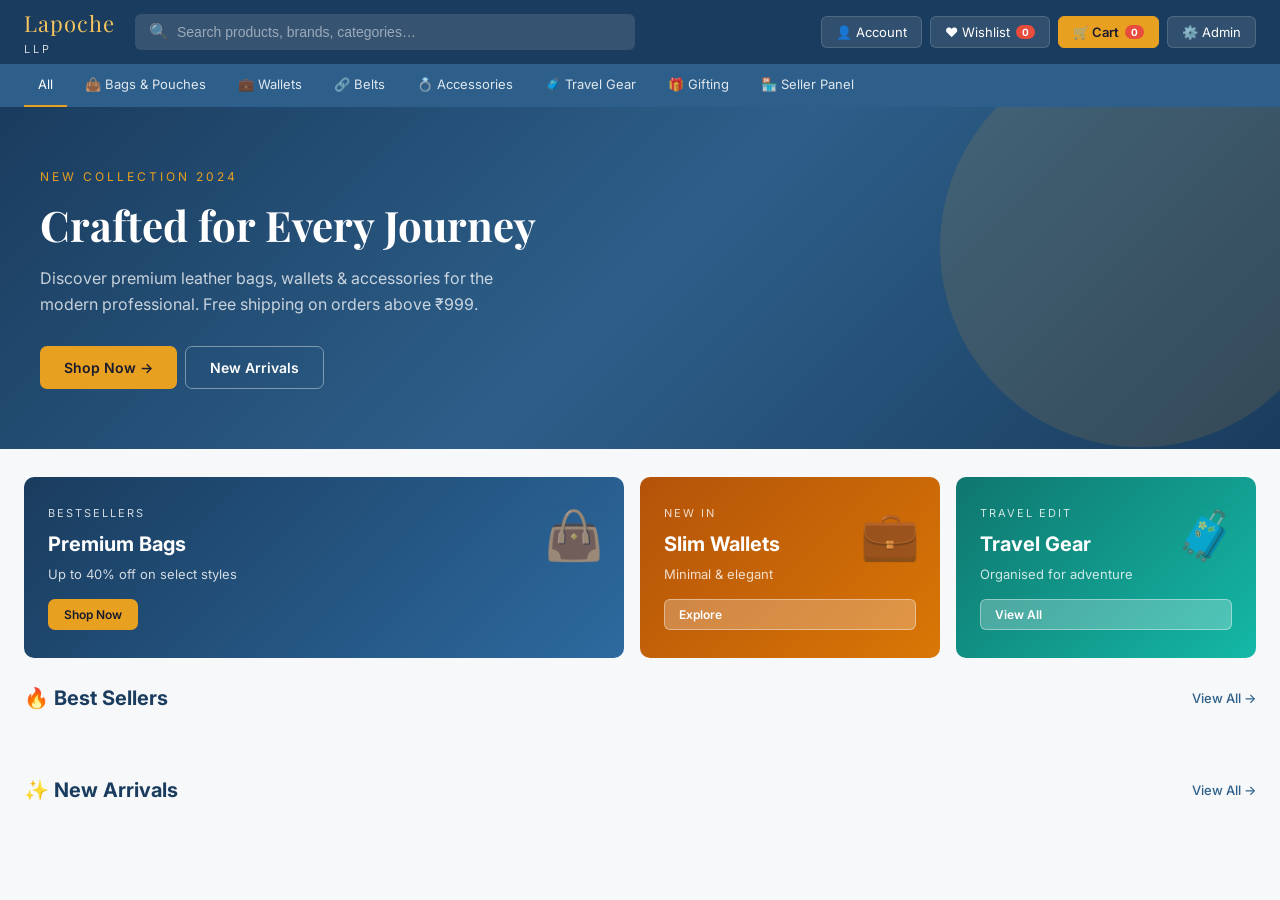
==== index.html @ 6a08f0a6 "Create index.html" ====
<!DOCTYPE html>
<html lang="en">
<head>
  <meta charset="UTF-8">
  <meta name="viewport" content="width=device-width, initial-scale=1.0">
  <title>Lapoche LLP — Premium Fashion & Lifestyle</title>
  <link rel="stylesheet" href="styles.css">
  <link rel="preconnect" href="https://fonts.googleapis.com">
  <link href="https://fonts.googleapis.com/css2?family=Inter:wght@300;400;500;600;700&family=Playfair+Display:wght@700&display=swap" rel="stylesheet">
</head>
<body>

<!-- ===== TOP NAVIGATION ===== -->
<nav class="topnav">
  <div class="logo">Lapoche <span>LLP</span></div>

  <div class="search-bar">
    <span class="icon">🔍</span>
    <input type="text" placeholder="Search products, brands, categories…" id="searchInput">
  </div>

  <div class="nav-actions">
    <button class="nav-btn" onclick="showPage('account')">👤 Account</button>
    <button class="nav-btn" onclick="showPage('wishlist')">❤️ Wishlist <span class="cart-badge" id="wishBadge">0</span></button>
    <button class="nav-btn accent" onclick="showPage('cart')">🛒 Cart <span class="cart-badge" id="cartBadge">0</span></button>
    <button class="nav-btn" onclick="showPage('admin-dashboard')">⚙️ Admin</button>
  </div>
</nav>

<!-- ===== CATEGORY NAV ===== -->
<nav class="catnav" id="catnav">
  <a href="#" onclick="showShop('all')" class="active">All</a>
  <a href="#" onclick="showShop('bags')">👜 Bags & Pouches</a>
  <a href="#" onclick="showShop('wallets')">💼 Wallets</a>
  <a href="#" onclick="showShop('belts')">🔗 Belts</a>
  <a href="#" onclick="showShop('accessories')">💍 Accessories</a>
  <a href="#" onclick="showShop('travel')">🧳 Travel Gear</a>
  <a href="#" onclick="showShop('gifting')">🎁 Gifting</a>
  <a href="#" onclick="showPage('admin-dashboard')">🏪 Seller Panel</a>
</nav>

<!-- ============================== HOME PAGE ============================== -->
<div class="page active" id="page-home">

  <!-- Hero Banner -->
  <div class="hero">
    <div class="hero-content">
      <div class="hero-tag">New Collection 2024</div>
      <h1>Crafted for Every Journey</h1>
      <p>Discover premium leather bags, wallets & accessories for the modern professional. Free shipping on orders above ₹999.</p>
      <div class="flex gap-2">
        <button class="btn btn-accent" onclick="showPage('shop')">Shop Now →</button>
        <button class="btn btn-outline" onclick="showShop('new')">New Arrivals</button>
      </div>
    </div>
  </div>

  <div class="main-wrapper">

    <!-- Promo Banners -->
    <div class="promo-grid mb-3">
      <div class="promo-card promo-blue" onclick="showShop('bags')">
        <span class="emoji">👜</span>
        <div class="promo-tag">Bestsellers</div>
        <div class="promo-title">Premium Bags</div>
        <div class="promo-sub">Up to 40% off on select styles</div>
        <button class="btn btn-accent" style="width:fit-content; font-size:12px; padding:8px 16px;">Shop Now</button>
      </div>
      <div class="promo-card promo-amber" onclick="showShop('wallets')">
        <span class="emoji">💼</span>
        <div class="promo-tag">New In</div>
        <div class="promo-title">Slim Wallets</div>
        <div class="promo-sub">Minimal & elegant</div>
        <button class="btn" style="background:rgba(255,255,255,0.25);color:white;font-size:12px;padding:7px 14px;border:1px solid rgba(255,255,255,0.4);border-radius:6px;font-weight:600;">Explore</button>
      </div>
      <div class="promo-card promo-teal" onclick="showShop('travel')">
        <span class="emoji">🧳</span>
        <div class="promo-tag">Travel Edit</div>
        <div class="promo-title">Travel Gear</div>
        <div class="promo-sub">Organised for adventure</div>
        <button class="btn" style="background:rgba(255,255,255,0.25);color:white;font-size:12px;padding:7px 14px;border:1px solid rgba(255,255,255,0.4);border-radius:6px;font-weight:600;">View All</button>
      </div>
    </div>

    <!-- Featured Products -->
    <div class="section-header">
      <div class="section-title">🔥 Best Sellers</div>
      <a class="section-link" href="#" onclick="showPage('shop')">View All →</a>
    </div>
    <div class="product-grid" id="featuredProducts"></div>

    <!-- New Arrivals -->
    <div class="section-header">
      <div class="section-title">✨ New Arrivals</div>
      <a class="section-link" href="#" onclick="showPage('shop')">View All →</a>
    </div>
    <div class="product-grid" id="newProducts"></div>

  </div>
</div>

<!-- ============================== SHOP PAGE ============================== -->
<div class="page" id="page-shop">
  <div class="main-wrapper">
    <div class="breadcrumb">
      <a href="#" onclick="showPage('home')">Home</a><span>/</span><span>Shop</span>
    </div>
    <div class="shop-layout">

      <!-- Filters -->
      <aside class="filter-sidebar">
        <div class="filter-card">
          <div class="filter-title">Category</div>
          <div class="filter-item"><input type="checkbox" checked> All Products <span class="count">48</span></div>
          <div class="filter-item"><input type="checkbox"> Bags & Pouches <span class="count">18</span></div>
          <div class="filter-item"><input type="checkbox"> Wallets <span class="count">12</span></div>
          <div class="filter-item"><input type="checkbox"> Belts <span class="count">8</span></div>
          <div class="filter-item"><input type="checkbox"> Accessories <span class="count">6</span></div>
          <div class="filter-item"><input type="checkbox"> Travel Gear <span class="count">4</span></div>
        </div>
        <div class="filter-card">
          <div class="filter-title">Price Range</div>
          <input type="range" min="0" max="10000" value="10000" style="width:100%;" oninput="document.getElementById('priceVal').textContent='₹'+this.value">
          <div style="display:flex;justify-content:space-between;font-size:12px;color:var(--text-muted);margin-top:6px;">
            <span>₹0</span><span id="priceVal">₹10,000</span>
          </div>
        </div>
        <div class="filter-card">
          <div class="filter-title">Colour</div>
          <div class="color-swatches">
            <div class="swatch active" style="background:#1a1a2e;" title="Black"></div>
            <div class="swatch" style="background:#8B4513;" title="Brown"></div>
            <div class="swatch" style="background:#D2691E;" title="Tan"></div>
            <div class="swatch" style="background:#2c3e50;" title="Navy"></div>
            <div class="swatch" style="background:#c0392b;" title="Red"></div>
            <div class="swatch" style="background:#f39c12;" title="Mustard"></div>
            <div class="swatch" style="background:#95a5a6;" title="Grey"></div>
            <div class="swatch" style="background:#ffffff;border:1px solid #ddd;" title="White"></div>
          </div>
        </div>
        <div class="filter-card">
          <div class="filter-title">Size</div>
          <div class="filter-item"><input type="checkbox"> Small (S)</div>
          <div class="filter-item"><input type="checkbox"> Medium (M)</div>
          <div class="filter-item"><input type="checkbox"> Large (L)</div>
          <div class="filter-item"><input type="checkbox"> Extra Large (XL)</div>
          <div class="filter-item"><input type="checkbox"> One Size</div>
        </div>
        <div class="filter-card">
          <div class="filter-title">Rating</div>
          <div class="filter-item"><input type="checkbox"> ⭐⭐⭐⭐⭐ & above</div>
          <div class="filter-item"><input type="checkbox"> ⭐⭐⭐⭐ & above</div>
          <div class="filter-item"><input type="checkbox"> ⭐⭐⭐ & above</div>
        </div>
        <div class="filter-card">
          <div class="filter-title">Discount</div>
          <div class="filter-item"><input type="checkbox"> 10% and above</div>
          <div class="filter-item"><input type="checkbox"> 20% and above</div>
          <div class="filter-item"><input type="checkbox"> 30% and above</div>
          <div class="filter-item"><input type="checkbox"> 40% and above</div>
        </div>
        <button class="btn btn-primary w-full" style="margin-top:4px;">Apply Filters</button>
      </aside>

      <!-- Products -->
      <div class="shop-products">
        <div style="display:flex;align-items:center;justify-content:space-between;margin-bottom:16px;">
          <div style="font-size:14px;color:var(--text-muted);">Showing <strong>48 products</strong></div>
          <div style="display:flex;align-items:center;gap:8px;">
            <label style="font-size:13px;color:var(--text-muted);">Sort:</label>
            <select style="padding:7px 12px;border:1px solid var(--border);border-radius:6px;font-size:13px;">
              <option>Relevance</option>
              <option>Price: Low to High</option>
              <option>Price: High to Low</option>
              <option>Newest First</option>
              <option>Highest Rated</option>
              <option>Discount</option>
            </select>
          </div>
        </div>
        <div class="product-grid" id="shopProducts"></div>
        <div class="pagination">
          <button class="page-btn active">1</button>
          <button class="page-btn">2</button>
          <button class="page-btn">3</button>
          <button class="page-btn">→</button>
        </div>
      </div>
    </div>
  </div>
</div>

<!-- ============================== PRODUCT DETAIL ============================== -->
<div class="page" id="page-product">
  <div class="main-wrapper">
    <div class="breadcrumb">
      <a href="#" onclick="showPage('home')">Home</a><span>/</span>
      <a href="#" onclick="showPage('shop')">Shop</a><span>/</span>
      <span id="pdBreadcrumb">Product</span>
    </div>
    <div class="product-detail">
      <!-- Gallery -->
      <div class="product-gallery">
        <div class="main-img" id="pdImg">👜</div>
        <div class="thumb-row">
          <div class="thumb active">👜</div>
          <div class="thumb">📷</div>
          <div class="thumb">🔍</div>
          <div class="thumb">📐</div>
        </div>
      </div>
      <!-- Info -->
      <div>
        <div style="font-size:12px;color:var(--text-muted);text-transform:uppercase;letter-spacing:1.5px;margin-bottom:6px;" id="pdBrand">Lapoche LLP</div>
        <h1 style="font-size:26px;font-weight:700;margin-bottom:8px;" id="pdName">Premium Leather Tote Bag</h1>

        <div class="product-rating" style="margin-bottom:12px;">
          <span class="stars">★★★★☆</span>
          <span style="font-size:14px;font-weight:600;" id="pdRating">4.2</span>
          <span class="rating-count">(1,248 ratings · 392 reviews)</span>
        </div>

        <div style="background:#e6f7ec;border:1px solid #a7f3d0;border-radius:8px;padding:10px 14px;font-size:13px;color:#065f46;margin-bottom:16px;display:flex;gap:8px;align-items:center;">
          ✅ In Stock — Usually ships in 2-3 business days
        </div>

        <div class="product-price" style="margin-bottom:20px;">
          <span class="price-current" id="pdPrice" style="font-size:28px;">₹2,499</span>
          <span class="price-original" id="pdOriginal">₹3,999</span>
          <span class="price-discount" style="font-size:15px;">38% off</span>
        </div>

        <!-- Colour -->
        <div class="product-spec-section">
          <div class="spec-title">Colour</div>
          <div class="color-swatches">
            <div class="swatch active" style="background:#1a1a2e;" title="Black"></div>
            <div class="swatch" style="background:#8B4513;" title="Brown"></div>
            <div class="swatch" style="background:#D2691E;" title="Tan"></div>
            <div class="swatch" style="background:#2c3e50;" title="Navy"></div>
            <div class="swatch" style="background:#c0392b;" title="Red"></div>
          </div>
        </div>

        <!-- Size -->
        <div class="product-spec-section">
          <div class="spec-title" style="display:flex;align-items:center;gap:10px;">Size <span style="font-size:13px;font-weight:400;color:var(--primary-light);cursor:pointer;">Size Guide →</span></div>
          <div class="size-picker">
            <button class="size-btn">S</button>
            <button class="size-btn active">M</button>
            <button class="size-btn">L</button>
            <button class="size-btn">XL</button>
            <button class="size-btn disabled">XXL</button>
          </div>
        </div>

        <!-- Quantity -->
        <div style="display:flex;align-items:center;gap:16px;margin-bottom:20px;">
          <div class="spec-title" style="margin:0;">Qty:</div>
          <div class="qty-ctrl">
            <button onclick="this.nextElementSibling.textContent = Math.max(1, parseInt(this.nextElementSibling.textContent)-1)">−</button>
            <span>1</span>
            <button onclick="this.previousElementSibling.textContent = parseInt(this.previousElementSibling.textContent)+1">+</button>
          </div>
        </div>

        <div class="flex gap-2 mb-3">
          <button class="btn btn-primary" style="flex:1;justify-content:center;font-size:15px;padding:14px;" onclick="addToCart(); showToast('🛒 Added to cart!')">🛒 Add to Cart</button>
          <button class="btn btn-accent" style="flex:1;justify-content:center;font-size:15px;padding:14px;" onclick="showPage('checkout')">⚡ Buy Now</button>
        </div>

        <!-- Highlights -->
        <div style="background:var(--bg);border-radius:8px;padding:16px;margin-bottom:20px;">
          <div style="font-size:14px;font-weight:700;margin-bottom:10px;">Product Highlights</div>
          <div style="display:grid;grid-template-columns:1fr 1fr;gap:8px;font-size:13px;">
            <div>✓ Genuine Full-Grain Leather</div>
            <div>✓ YKK Premium Zipper</div>
            <div>✓ Anti-scratch Lining</div>
            <div>✓ Detachable Strap</div>
            <div>✓ Water-resistant</div>
            <div>✓ 2-year Warranty</div>
          </div>
        </div>

        <!-- Specs Table -->
        <div class="product-spec-section">
          <div class="spec-title">Specifications</div>
          <table class="spec-table" id="pdSpecs">
            <tr><td>Material</td><td>Full-grain genuine leather</td></tr>
            <tr><td>Dimensions</td><td>35 × 12 × 28 cm</td></tr>
            <tr><td>Weight</td><td>650g</td></tr>
            <tr><td>Capacity</td><td>~18 litres</td></tr>
            <tr><td>Pockets</td><td>3 exterior, 4 interior</td></tr>
            <tr><td>Laptop Sleeve</td><td>Up to 15.6"</td></tr>
            <tr><td>Strap</td><td>Adjustable 90–140 cm</td></tr>
            <tr><td>Closure</td><td>Magnetic snap + YKK zip</td></tr>
            <tr><td>Colour</td><td>Black, Brown, Tan, Navy</td></tr>
            <tr><td>SKU</td><td>LP-TT-BLK-M-001</td></tr>
            <tr><td>Country of Origin</td><td>India</td></tr>
          </table>
        </div>

        <!-- Delivery -->
        <div style="margin-top:16px;padding:14px;border:1px solid var(--border);border-radius:8px;">
          <div style="font-size:14px;font-weight:700;margin-bottom:10px;">Delivery & Returns</div>
          <div style="font-size:13px;display:grid;gap:6px;color:var(--text-muted);">
            <div>🚚 <strong>Free delivery</strong> on orders above ₹999</div>
            <div>⚡ <strong>Express delivery</strong> available in select cities</div>
            <div>↩️ <strong>10-day easy returns</strong> — no questions asked</div>
            <div>🔒 <strong>100% secure</strong> payment · COD available</div>
          </div>
        </div>
      </div>
    </div>
  </div>
</div>

<!-- ============================== CART PAGE ============================== -->
<div class="page" id="page-cart">
  <div class="main-wrapper">
    <div class="breadcrumb">
      <a href="#" onclick="showPage('home')">Home</a><span>/</span><span>Cart</span>
    </div>
    <h2 style="margin-bottom:20px;">Your Cart (<span id="cartCount">0</span> items)</h2>
    <div class="cart-layout">
      <div id="cartItems">
        <!-- populated by JS -->
      </div>
      <div>
        <div class="order-summary">
          <div style="font-size:16px;font-weight:700;margin-bottom:16px;">Order Summary</div>
          <div class="summary-row"><span>Subtotal</span><span id="cartSubtotal">₹0</span></div>
          <div class="summary-row"><span>Discount</span><span style="color:var(--success);" id="cartDiscount">- ₹0</span></div>
          <div class="summary-row"><span>Delivery Charges</span><span id="cartDelivery">₹49</span></div>
          <div class="summary-row"><span>GST (18%)</span><span id="cartGst">₹0</span></div>
          <div class="summary-row summary-total"><span>Total</span><span id="cartTotal">₹0</span></div>
          <button class="btn btn-accent w-full" style="margin-top:16px;justify-content:center;font-size:15px;padding:14px;" onclick="showPage('checkout')">Proceed to Checkout →</button>
          <button class="btn btn-outline w-full" style="margin-top:8px;justify-content:center;font-size:14px;border-color:var(--border);color:var(--text);" onclick="showPage('shop')">Continue Shopping</button>

          <div style="margin-top:16px;padding:12px;background:var(--bg);border-radius:8px;">
            <div style="font-size:13px;font-weight:600;margin-bottom:8px;">Apply Coupon</div>
            <div style="display:flex;gap:8px;">
              <input type="text" placeholder="Enter coupon code" style="flex:1;padding:8px 12px;border:1px solid var(--border);border-radius:6px;font-size:13px;">
              <button class="btn btn-primary" style="padding:8px 16px;font-size:13px;">Apply</button>
            </div>
            <div style="font-size:12px;color:var(--text-muted);margin-top:6px;">Try: LAPOCHE10, FIRST20, SAVE30</div>
          </div>
        </div>

        <div style="margin-top:16px;padding:14px;border:1px solid var(--border);background:var(--bg-card);border-radius:var(--radius);">
          <div style="font-size:13px;font-weight:700;margin-bottom:8px;">Safe & Secure Payments</div>
          <div style="display:flex;gap:8px;flex-wrap:wrap;">
            <span style="background:#f1f5f9;padding:4px 10px;border-radius:4px;font-size:12px;">Visa</span>
            <span style="background:#f1f5f9;padding:4px 10px;border-radius:4px;font-size:12px;">Mastercard</span>
            <span style="background:#f1f5f9;padding:4px 10px;border-radius:4px;font-size:12px;">UPI</span>
            <span style="background:#f1f5f9;padding:4px 10px;border-radius:4px;font-size:12px;">Net Banking</span>
            <span style="background:#f1f5f9;padding:4px 10px;border-radius:4px;font-size:12px;">EMI</span>
            <span style="background:#f1f5f9;padding:4px 10px;border-radius:4px;font-size:12px;">COD</span>
          </div>
        </div>
      </div>
    </div>
  </div>
</div>

<!-- ============================== CHECKOUT ============================== -->
<div class="page" id="page-checkout">
  <div class="main-wrapper">
    <div class="breadcrumb">
      <a href="#" onclick="showPage('home')">Home</a><span>/</span>
      <a href="#" onclick="showPage('cart')">Cart</a><span>/</span><span>Checkout</span>
    </div>
    <div class="checkout-layout">
      <div>
        <!-- Step 1: Address -->
        <div class="checkout-step">
          <div class="step-header">
            <div class="step-num done">1</div>
            <div class="step-title">Delivery Address</div>
          </div>
          <div class="form-grid">
            <div class="form-group"><label>Full Name *</label><input type="text" placeholder="Enter full name" value="Rahul Sharma"></div>
            <div class="form-group"><label>Mobile Number *</label><input type="text" placeholder="+91 XXXXX XXXXX" value="+91 98765 43210"></div>
            <div class="form-group"><label>Email Address</label><input type="email" placeholder="email@example.com" value="rahul@example.com"></div>
            <div class="form-group"><label>Pincode *</label><input type="text" placeholder="560001" value="560001"></div>
            <div class="form-group full"><label>Address Line 1 *</label><input type="text" placeholder="House / Flat No., Street Name" value="42, MG Road, Koramangala"></div>
            <div class="form-group full"><label>Address Line 2</label><input type="text" placeholder="Area, Landmark"></div>
            <div class="form-group"><label>City *</label><input type="text" value="Bangalore"></div>
            <div class="form-group"><label>State *</label>
              <select>
                <option>Karnataka</option><option>Maharashtra</option><option>Tamil Nadu</option>
                <option>Delhi</option><option>Gujarat</option><option>Rajasthan</option>
              </select>
            </div>
            <div class="form-group"><label>Address Type</label>
              <select><option>Home</option><option>Work</option><option>Other</option></select>
            </div>
          </div>
        </div>

        <!-- Step 2: Payment -->
        <div class="checkout-step">
          <div class="step-header">
            <div class="step-num">2</div>
            <div class="step-title">Payment Method</div>
          </div>
          <div style="display:grid;gap:10px;">
            <label style="display:flex;align-items:center;gap:12px;padding:14px;border:1.5px solid var(--primary);border-radius:8px;cursor:pointer;background:#f0f4ff;">
              <input type="radio" name="payment" checked> <span style="font-weight:600;">💳 Credit / Debit Card</span>
            </label>
            <label style="display:flex;align-items:center;gap:12px;padding:14px;border:1px solid var(--border);border-radius:8px;cursor:pointer;">
              <input type="radio" name="payment"> <span>📱 UPI (GPay, PhonePe, Paytm)</span>
            </label>
            <label style="display:flex;align-items:center;gap:12px;padding:14px;border:1px solid var(--border);border-radius:8px;cursor:pointer;">
              <input type="radio" name="payment"> <span>🏦 Net Banking</span>
            </label>
            <label style="display:flex;align-items:center;gap:12px;padding:14px;border:1px solid var(--border);border-radius:8px;cursor:pointer;">
              <input type="radio" name="payment"> <span>💰 Cash on Delivery (COD)</span>
            </label>
            <label style="display:flex;align-items:center;gap:12px;padding:14px;border:1px solid var(--border);border-radius:8px;cursor:pointer;">
              <input type="radio" name="payment"> <span>📋 EMI (0% EMI available)</span>
            </label>
          </div>
          <div style="margin-top:16px;">
            <div class="form-grid">
              <div class="form-group"><label>Card Number</label><input type="text" placeholder="XXXX XXXX XXXX XXXX"></div>
              <div class="form-group"><label>Name on Card</label><input type="text" placeholder="As on card"></div>
              <div class="form-group"><label>Expiry (MM/YY)</label><input type="text" placeholder="MM / YY"></div>
              <div class="form-group"><label>CVV</label><input type="password" placeholder="XXX" style="max-width:120px;"></div>
            </div>
          </div>
        </div>

        <button class="btn btn-accent" style="font-size:16px;padding:16px 40px;width:100%;justify-content:center;"
          onclick="showToast('✅ Order placed successfully! Order #LP2024-8821');showPage('orders');">
          🔒 Place Order Securely
        </button>
      </div>

      <!-- Right Summary -->
      <div>
        <div class="order-summary">
          <div style="font-size:15px;font-weight:700;margin-bottom:14px;">Order Summary</div>
          <div id="checkoutItems" style="margin-bottom:12px;"></div>
          <hr style="border:none;border-top:1px solid var(--border);margin:12px 0;">
          <div class="summary-row"><span>Subtotal</span><span id="coSubtotal">₹2,499</span></div>
          <div class="summary-row"><span>Discount (LAPOCHE10)</span><span style="color:var(--success);">- ₹250</span></div>
          <div class="summary-row"><span>Delivery</span><span>Free</span></div>
          <div class="summary-row"><span>GST (18%)</span><span>₹400</span></div>
          <div class="summary-row summary-total"><span>Total Payable</span><span>₹2,649</span></div>
          <div style="margin-top:12px;padding:10px;background:#e6f7ec;border-radius:7px;font-size:12px;color:var(--success);font-weight:600;">
            💸 You save ₹1,750 on this order!
          </div>
        </div>
      </div>
    </div>
  </div>
</div>

<!-- ============================== ACCOUNT PAGE ============================== -->
<div class="page" id="page-account">
  <div class="main-wrapper">
    <div class="account-grid">
      <aside>
        <div style="background:var(--primary);color:white;border-radius:var(--radius);padding:20px;margin-bottom:12px;text-align:center;">
          <div style="width:60px;height:60px;border-radius:50%;background:var(--accent);display:flex;align-items:center;justify-content:center;font-size:24px;margin:0 auto 10px;">RS</div>
          <div style="font-weight:700;font-size:15px;">Rahul Sharma</div>
          <div style="font-size:12px;opacity:0.75;">rahul@example.com</div>
          <div style="margin-top:10px;font-size:11px;background:rgba(255,255,255,0.15);padding:4px 12px;border-radius:20px;display:inline-block;">Gold Member ⭐</div>
        </div>
        <div class="account-menu">
          <a href="#" class="active" onclick="showAccountTab('orders')">📦 My Orders</a>
          <a href="#" onclick="showAccountTab('profile')">👤 Profile</a>
          <a href="#" onclick="showAccountTab('address')">📍 Addresses</a>
          <a href="#" onclick="showPage('wishlist')">❤️ Wishlist</a>
          <a href="#" onclick="showAccountTab('wallet')">💰 Wallet & Rewards</a>
          <a href="#" onclick="showAccountTab('reviews')">⭐ My Reviews</a>
          <div class="divider"></div>
          <a href="#" onclick="showAccountTab('notifications')">🔔 Notifications</a>
          <a href="#" onclick="showAccountTab('help')">❓ Help & Support</a>
          <div class="divider"></div>
          <a href="#" style="color:#e74c3c;">🚪 Log Out</a>
        </div>
      </aside>
      <div id="accountContent">
        <!-- My Orders Tab -->
        <div id="tab-orders">
          <div class="flex" style="align-items:center;margin-bottom:20px;">
            <h2 style="font-size:20px;">My Orders</h2>
            <input type="text" placeholder="Search orders…" style="margin-left:auto;padding:8px 14px;border:1px solid var(--border);border-radius:6px;font-size:13px;width:220px;">
          </div>
          <table class="data-table">
            <thead><tr>
              <th>Order ID</th><th>Date</th><th>Items</th><th>Total</th><th>Status</th><th>Action</th>
            </tr></thead>
            <tbody>
              <tr><td><strong>#LP2024-8820</strong></td><td>12 Jun 2024</td><td>Leather Tote Bag ×1</td><td>₹2,499</td><td><span class="status-pill status-delivered">Delivered</span></td><td><a href="#" style="color:var(--primary-light);font-size:13px;" onclick="showPage('orders')">Track</a></td></tr>
              <tr><td><strong>#LP2024-7741</strong></td><td>01 Jun 2024</td><td>Slim Wallet ×2</td><td>₹1,198</td><td><span class="status-pill status-shipped">Shipped</span></td><td><a href="#" style="color:var(--primary-light);font-size:13px;" onclick="showPage('orders')">Track</a></td></tr>
              <tr><td><strong>#LP2024-6632</strong></td><td>20 May 2024</td><td>Belt + Pouch Set</td><td>₹3,249</td><td><span class="status-pill status-delivered">Delivered</span></td><td><a href="#" style="color:var(--primary-light);font-size:13px;">Reorder</a></td></tr>
              <tr><td><strong>#LP2024-5521</strong></td><td>05 May 2024</td><td>Travel Duffel Bag</td><td>₹4,999</td><td><span class="status-pill status-cancelled">Cancelled</span></td><td><a href="#" style="color:var(--primary-light);font-size:13px;">Reorder</a></td></tr>
              <tr><td><strong>#LP2024-4410</strong></td><td>18 Apr 2024</td><td>Card Holder ×3</td><td>₹897</td><td><span class="status-pill status-delivered">Delivered</span></td><td><a href="#" style="color:var(--primary-light);font-size:13px;">Review</a></td></tr>
            </tbody>
          </table>
        </div>
      </div>
    </div>
  </div>
</div>

<!-- ============================== ORDER TRACKING ============================== -->
<div class="page" id="page-orders">
  <div class="main-wrapper">
    <div class="breadcrumb">
      <a href="#" onclick="showPage('account')">My Account</a><span>/</span><span>Order Tracking</span>
    </div>
    <div style="display:grid;grid-template-columns:1fr 340px;gap:24px;">
      <div>
        <div class="form-card mb-2">
          <div style="display:flex;align-items:center;justify-content:space-between;margin-bottom:16px;">
            <div>
              <div style="font-size:18px;font-weight:700;">Order #LP2024-7741</div>
              <div style="font-size:13px;color:var(--text-muted);">Placed on 01 June 2024 · 2 items · ₹1,198</div>
            </div>
            <span class="status-pill status-shipped" style="font-size:12px;padding:6px 14px;">Shipped</span>
          </div>

          <!-- Timeline -->
          <div style="position:relative;padding-left:28px;">
            <div style="position:absolute;left:10px;top:0;bottom:0;width:2px;background:var(--border);z-index:0;"></div>

            <div class="track-step done" style="position:relative;margin-bottom:28px;">
              <div style="position:absolute;left:-24px;top:2px;width:18px;height:18px;border-radius:50%;background:var(--success);border:3px solid white;box-shadow:0 0 0 2px var(--success);z-index:1;display:flex;align-items:center;justify-content:center;font-size:9px;color:white;">✓</div>
              <div style="font-weight:700;font-size:14px;">Order Confirmed</div>
              <div style="font-size:12px;color:var(--text-muted);">01 Jun 2024, 11:30 AM</div>
              <div style="font-size:13px;margin-top:4px;">Your order has been confirmed and is being prepared.</div>
            </div>

            <div class="track-step done" style="position:relative;margin-bottom:28px;">
              <div style="position:absolute;left:-24px;top:2px;width:18px;height:18px;border-radius:50%;background:var(--success);border:3px solid white;box-shadow:0 0 0 2px var(--success);z-index:1;display:flex;align-items:center;justify-content:center;font-size:9px;color:white;">✓</div>
              <div style="font-weight:700;font-size:14px;">Picked Up</div>
              <div style="font-size:12px;color:var(--text-muted);">02 Jun 2024, 09:15 AM</div>
              <div style="font-size:13px;margin-top:4px;">Package picked up from Lapoche warehouse, Bangalore.</div>
            </div>

            <div class="track-step done" style="position:relative;margin-bottom:28px;">
              <div style="position:absolute;left:-24px;top:2px;width:18px;height:18px;border-radius:50%;background:var(--success);border:3px solid white;box-shadow:0 0 0 2px var(--success);z-index:1;display:flex;align-items:center;justify-content:center;font-size:9px;color:white;">✓</div>
              <div style="font-weight:700;font-size:14px;">In Transit</div>
              <div style="font-size:12px;color:var(--text-muted);">03 Jun 2024, 06:40 PM</div>
              <div style="font-size:13px;margin-top:4px;">Package in transit — Chennai Hub. AWB: BL8892014123</div>
            </div>

            <div class="track-step active" style="position:relative;margin-bottom:28px;">
              <div style="position:absolute;left:-24px;top:2px;width:18px;height:18px;border-radius:50%;background:var(--accent);border:3px solid white;box-shadow:0 0 0 2px var(--accent);z-index:1;"></div>
              <div style="font-weight:700;font-size:14px;color:var(--primary);">Out for Delivery</div>
              <div style="font-size:12px;color:var(--text-muted);">Today — Expected by 7 PM</div>
              <div style="font-size:13px;margin-top:4px;">Your package is with the delivery agent. Track live →</div>
            </div>

            <div style="position:relative;opacity:0.4;">
              <div style="position:absolute;left:-24px;top:2px;width:18px;height:18px;border-radius:50%;background:var(--border);border:3px solid white;z-index:1;"></div>
              <div style="font-weight:700;font-size:14px;">Delivered</div>
              <div style="font-size:12px;color:var(--text-muted);">Expected: 05 Jun 2024</div>
            </div>
          </div>
        </div>
      </div>

      <div>
        <div class="form-card mb-2">
          <div style="font-weight:700;margin-bottom:12px;">Items in Order</div>
          <div style="display:flex;gap:12px;margin-bottom:12px;">
            <div style="width:60px;height:60px;background:#f1f5f9;border-radius:7px;display:flex;align-items:center;justify-content:center;font-size:24px;flex-shrink:0;">💼</div>
            <div><div style="font-size:14px;font-weight:600;">Classic Slim Wallet</div><div style="font-size:12px;color:var(--text-muted);">Black · Qty: 2</div><div style="font-size:14px;font-weight:700;color:var(--primary);">₹1,198</div></div>
          </div>
          <button class="btn btn-primary w-full" style="justify-content:center;font-size:13px;padding:10px;">Download Invoice 📄</button>
        </div>

        <div class="form-card">
          <div style="font-weight:700;margin-bottom:12px;">Delivery Address</div>
          <div style="font-size:14px;line-height:1.7;color:var(--text-muted);">
            <strong style="color:var(--text);">Rahul Sharma</strong><br>
            42, MG Road, Koramangala<br>Bangalore — 560001, Karnataka<br>
            📞 +91 98765 43210
          </div>
        </div>
      </div>
    </div>
  </div>
</div>

<!-- ============================== WISHLIST ============================== -->
<div class="page" id="page-wishlist">
  <div class="main-wrapper">
    <h2 style="margin-bottom:20px;">❤️ My Wishlist (<span id="wishlistCount">0</span> items)</h2>
    <div class="product-grid" id="wishlistProducts"></div>
    <div id="wishlistEmpty" style="text-align:center;padding:60px;display:none;">
      <div style="font-size:48px;margin-bottom:16px;">❤️</div>
      <h3 style="margin-bottom:8px;">Your wishlist is empty</h3>
      <p style="color:var(--text-muted);margin-bottom:20px;">Save items you love for later</p>
      <button class="btn btn-primary" onclick="showPage('shop')">Browse Products</button>
    </div>
  </div>
</div>

<!-- ============================== ADMIN DASHBOARD ============================== -->
<div class="page" id="page-admin-dashboard">
  <div class="admin-layout">
    <aside class="admin-sidebar">
      <div style="padding:16px 20px;border-bottom:1px solid rgba(255,255,255,0.1);">
        <div style="font-size:15px;font-weight:700;color:var(--accent);">Lapoche Admin</div>
        <div style="font-size:12px;color:rgba(255,255,255,0.5);">Operations Panel</div>
      </div>
      <div class="sidebar-section">Main</div>
      <a href="#" class="active" onclick="showAdmin('dashboard')">📊 Dashboard</a>
      <a href="#" onclick="showAdmin('products')">📦 Products</a>
      <a href="#" onclick="showAdmin('orders')">🛒 Orders</a>
      <a href="#" onclick="showAdmin('customers')">👥 Customers</a>
      <div class="sidebar-section">Operations</div>
      <a href="#" onclick="showAdmin('inventory')">🏭 Inventory</a>
      <a href="#" onclick="showAdmin('shipping')">🚚 Shipping</a>
      <a href="#" onclick="showAdmin('returns')">↩️ Returns</a>
      <div class="sidebar-section">Finance</div>
      <a href="#" onclick="showAdmin('accounting')">📒 Accounts</a>
      <a href="#" onclick="showAdmin('gst')">🧾 GST & Tax</a>
      <a href="#" onclick="showAdmin('payouts')">💸 Payouts</a>
      <div class="sidebar-section">Marketing</div>
      <a href="#" onclick="showAdmin('coupons')">🎟️ Coupons</a>
      <a href="#" onclick="showAdmin('banners')">🖼️ Banners</a>
      <div class="sidebar-section">Settings</div>
      <a href="#" onclick="showAdmin('settings')">⚙️ Settings</a>
      <a href="#" onclick="showPage('home')">🏪 View Store</a>
    </aside>

    <div class="admin-content" id="adminContent">
      <!-- Dashboard loaded by JS -->
    </div>
  </div>
</div>

<!-- ===== TOAST NOTIFICATION ===== -->
<div class="toast" id="toast">✅ Done!</div>

<!-- ===== MODAL ===== -->
<div class="modal-overlay" id="modalOverlay">
  <div class="modal">
    <div class="modal-header">
      <strong id="modalTitle">Add Product</strong>
      <button class="btn-close" onclick="closeModal()">×</button>
    </div>
    <div class="modal-body" id="modalBody"></div>
    <div class="modal-footer">
      <button class="btn btn-outline" style="border-color:var(--border);color:var(--text);" onclick="closeModal()">Cancel</button>
      <button class="btn btn-primary" onclick="showToast('✅ Saved successfully!');closeModal()">Save</button>
    </div>
  </div>
</div>

<script src="app.js"></script>
</body>
</html>
---- styles.css ----
/* ===== LAPOCHE LLP — GLOBAL STYLES ===== */
@import url('https://fonts.googleapis.com/css2?family=Inter:wght@300;400;500;600;700&family=Playfair+Display:wght@700&display=swap');

*, *::before, *::after { box-sizing: border-box; margin: 0; padding: 0; }

:root {
  --primary: #1a3c5e;
  --primary-light: #2d5f8a;
  --accent: #e8a020;
  --accent-light: #f5c45e;
  --success: #1e7d4b;
  --danger: #c0392b;
  --warning: #d68910;
  --bg: #f7f8fa;
  --bg-card: #ffffff;
  --text: #1a1a2e;
  --text-muted: #64748b;
  --border: #e2e8f0;
  --radius: 10px;
  --shadow: 0 2px 12px rgba(0,0,0,0.08);
  --shadow-hover: 0 8px 30px rgba(0,0,0,0.14);
  --font: 'Inter', sans-serif;
  --font-display: 'Playfair Display', serif;
  --sidebar-width: 240px;
  --header-height: 64px;
}

body { font-family: var(--font); background: var(--bg); color: var(--text); font-size: 15px; line-height: 1.6; }

a { text-decoration: none; color: inherit; }
img { max-width: 100%; }
button { cursor: pointer; font-family: var(--font); }

/* ===== SCROLLBAR ===== */
::-webkit-scrollbar { width: 6px; }
::-webkit-scrollbar-track { background: var(--bg); }
::-webkit-scrollbar-thumb { background: #cbd5e1; border-radius: 3px; }

/* ===== PAGE SECTIONS ===== */
.page { display: none; }
.page.active { display: block; }

/* ===== TOP NAVIGATION ===== */
.topnav {
  background: var(--primary);
  color: white;
  height: var(--header-height);
  display: flex;
  align-items: center;
  padding: 0 24px;
  gap: 20px;
  position: sticky;
  top: 0;
  z-index: 100;
}

.topnav .logo {
  font-family: var(--font-display);
  font-size: 22px;
  letter-spacing: 1px;
  color: var(--accent-light);
  flex-shrink: 0;
}

.topnav .logo span { color: white; font-size: 11px; display: block; font-family: var(--font); letter-spacing: 3px; font-weight: 300; }

.topnav .search-bar {
  flex: 1;
  max-width: 500px;
  display: flex;
  align-items: center;
  background: rgba(255,255,255,0.12);
  border-radius: 6px;
  padding: 0 14px;
  gap: 8px;
}

.topnav .search-bar input {
  background: none;
  border: none;
  outline: none;
  color: white;
  font-size: 14px;
  width: 100%;
  padding: 10px 0;
}

.topnav .search-bar input::placeholder { color: rgba(255,255,255,0.5); }
.topnav .search-bar .icon { font-size: 16px; color: rgba(255,255,255,0.6); }

.topnav .nav-actions { margin-left: auto; display: flex; align-items: center; gap: 8px; }

.topnav .nav-btn {
  background: rgba(255,255,255,0.1);
  border: 1px solid rgba(255,255,255,0.15);
  color: white;
  padding: 7px 14px;
  border-radius: 6px;
  font-size: 13px;
  display: flex;
  align-items: center;
  gap: 6px;
  transition: background 0.2s;
}

.topnav .nav-btn:hover { background: rgba(255,255,255,0.2); }
.topnav .nav-btn.accent { background: var(--accent); border-color: var(--accent); color: #1a1a2e; font-weight: 600; }
.topnav .nav-btn.accent:hover { background: var(--accent-light); }

.cart-badge {
  background: #e74c3c;
  color: white;
  font-size: 10px;
  font-weight: 700;
  padding: 1px 6px;
  border-radius: 10px;
  min-width: 18px;
  text-align: center;
}

/* ===== CATEGORY NAV ===== */
.catnav {
  background: var(--primary-light);
  display: flex;
  align-items: center;
  padding: 0 24px;
  gap: 4px;
  overflow-x: auto;
}

.catnav a {
  color: rgba(255,255,255,0.85);
  font-size: 13px;
  padding: 10px 14px;
  white-space: nowrap;
  transition: color 0.2s;
  border-bottom: 2px solid transparent;
}

.catnav a:hover, .catnav a.active { color: white; border-bottom-color: var(--accent); }

/* ===== HERO BANNER ===== */
.hero {
  background: linear-gradient(135deg, #1a3c5e 0%, #2d5f8a 50%, #1a3c5e 100%);
  color: white;
  padding: 60px 40px;
  display: flex;
  align-items: center;
  gap: 40px;
  position: relative;
  overflow: hidden;
}

.hero::before {
  content: '';
  position: absolute;
  right: -60px; top: -60px;
  width: 400px; height: 400px;
  background: rgba(232,160,32,0.12);
  border-radius: 50%;
}

.hero-content { max-width: 500px; position: relative; z-index: 1; }
.hero-tag { font-size: 12px; letter-spacing: 3px; text-transform: uppercase; color: var(--accent); margin-bottom: 14px; }
.hero h1 { font-family: var(--font-display); font-size: 42px; line-height: 1.2; margin-bottom: 16px; }
.hero p { color: rgba(255,255,255,0.75); margin-bottom: 28px; font-size: 16px; }

.btn { display: inline-flex; align-items: center; gap: 8px; padding: 12px 24px; border-radius: 7px; font-size: 14px; font-weight: 600; transition: all 0.2s; border: none; }
.btn-accent { background: var(--accent); color: #1a1a2e; }
.btn-accent:hover { background: var(--accent-light); transform: translateY(-1px); }
.btn-outline { background: transparent; border: 1.5px solid rgba(255,255,255,0.4); color: white; }
.btn-outline:hover { background: rgba(255,255,255,0.1); }
.btn-primary { background: var(--primary); color: white; }
.btn-primary:hover { background: var(--primary-light); }

/* ===== MAIN LAYOUT ===== */
.main-wrapper { max-width: 1280px; margin: 0 auto; padding: 28px 24px; }

/* ===== SECTION HEADERS ===== */
.section-header { display: flex; align-items: center; justify-content: space-between; margin-bottom: 20px; }
.section-title { font-size: 20px; font-weight: 700; color: var(--primary); }
.section-link { font-size: 13px; color: var(--primary-light); font-weight: 500; }

/* ===== PRODUCT GRID ===== */
.product-grid {
  display: grid;
  grid-template-columns: repeat(auto-fill, minmax(220px, 1fr));
  gap: 20px;
  margin-bottom: 40px;
}

.product-card {
  background: var(--bg-card);
  border-radius: var(--radius);
  overflow: hidden;
  border: 1px solid var(--border);
  transition: all 0.25s;
  cursor: pointer;
  position: relative;
}

.product-card:hover { box-shadow: var(--shadow-hover); transform: translateY(-3px); }

.product-card .badge {
  position: absolute;
  top: 12px; left: 12px;
  font-size: 10px;
  font-weight: 700;
  padding: 3px 8px;
  border-radius: 4px;
  text-transform: uppercase;
  letter-spacing: 0.5px;
}

.badge-sale { background: #e74c3c; color: white; }
.badge-new { background: var(--success); color: white; }
.badge-hot { background: var(--accent); color: #1a1a2e; }

.product-card .wish {
  position: absolute;
  top: 12px; right: 12px;
  background: white;
  border: 1px solid var(--border);
  width: 32px; height: 32px;
  border-radius: 50%;
  display: flex; align-items: center; justify-content: center;
  font-size: 16px;
  transition: all 0.2s;
}

.product-card .wish:hover { background: #fee; border-color: #e74c3c; color: #e74c3c; }
.product-card .wish.active { color: #e74c3c; background: #fee; border-color: #e74c3c; }

.product-img {
  width: 100%;
  aspect-ratio: 4/3;
  object-fit: cover;
  background: #f1f5f9;
  display: flex;
  align-items: center;
  justify-content: center;
  font-size: 48px;
}

.product-img-placeholder {
  width: 100%; aspect-ratio: 4/3;
  display: flex; align-items: center; justify-content: center;
  background: linear-gradient(135deg, #e8f0fe, #f0f4ff);
  font-size: 56px;
}

.product-info { padding: 14px 16px; }
.product-brand { font-size: 11px; color: var(--text-muted); text-transform: uppercase; letter-spacing: 1px; margin-bottom: 4px; }
.product-name { font-size: 14px; font-weight: 600; color: var(--text); margin-bottom: 6px; line-height: 1.3; }
.product-rating { display: flex; align-items: center; gap: 4px; margin-bottom: 8px; }
.stars { color: var(--accent); font-size: 12px; }
.rating-count { font-size: 12px; color: var(--text-muted); }
.product-price { display: flex; align-items: baseline; gap: 8px; margin-bottom: 10px; }
.price-current { font-size: 18px; font-weight: 700; color: var(--primary); }
.price-original { font-size: 13px; color: var(--text-muted); text-decoration: line-through; }
.price-discount { font-size: 12px; font-weight: 600; color: var(--success); }

.product-actions { display: flex; gap: 8px; }

.btn-cart {
  flex: 1; background: var(--primary); color: white;
  border: none; border-radius: 6px; padding: 9px;
  font-size: 13px; font-weight: 600;
  transition: background 0.2s;
  display: flex; align-items: center; justify-content: center; gap: 6px;
}

.btn-cart:hover { background: var(--primary-light); }
.btn-buy { background: var(--accent); color: #1a1a2e; border: none; border-radius: 6px; padding: 9px 14px; font-size: 13px; font-weight: 600; transition: all 0.2s; }
.btn-buy:hover { background: var(--accent-light); }

/* ===== FILTERS SIDEBAR ===== */
.shop-layout { display: flex; gap: 24px; }

.filter-sidebar {
  width: 230px;
  flex-shrink: 0;
}

.filter-card {
  background: var(--bg-card);
  border: 1px solid var(--border);
  border-radius: var(--radius);
  padding: 18px;
  margin-bottom: 16px;
}

.filter-title { font-size: 14px; font-weight: 700; color: var(--text); margin-bottom: 14px; display: flex; align-items: center; justify-content: space-between; }

.filter-item {
  display: flex; align-items: center; gap: 8px;
  padding: 6px 0;
  font-size: 14px;
  cursor: pointer;
}

.filter-item input[type="checkbox"] { accent-color: var(--primary); width: 15px; height: 15px; }
.filter-item .count { margin-left: auto; font-size: 12px; color: var(--text-muted); }

.color-swatches { display: flex; flex-wrap: wrap; gap: 8px; }
.swatch { width: 28px; height: 28px; border-radius: 50%; cursor: pointer; border: 2px solid transparent; transition: all 0.2s; }
.swatch:hover, .swatch.active { border-color: var(--primary); transform: scale(1.15); }

.price-range { display: flex; gap: 8px; align-items: center; margin-top: 8px; }
.price-range input { width: 85px; padding: 6px 10px; border: 1px solid var(--border); border-radius: 6px; font-size: 13px; }

.shop-products { flex: 1; }

/* ===== PRODUCT DETAIL PAGE ===== */
.product-detail { display: grid; grid-template-columns: 1fr 1fr; gap: 40px; padding: 28px 0; }
.product-gallery { position: sticky; top: 80px; }
.main-img { border-radius: var(--radius); border: 1px solid var(--border); width: 100%; aspect-ratio: 1; display: flex; align-items: center; justify-content: center; font-size: 80px; background: #f8fafc; margin-bottom: 12px; }
.thumb-row { display: flex; gap: 10px; }
.thumb { width: 70px; height: 70px; border-radius: 7px; border: 2px solid transparent; background: #f1f5f9; display: flex; align-items: center; justify-content: center; font-size: 24px; cursor: pointer; }
.thumb.active, .thumb:hover { border-color: var(--primary); }

.product-spec-section { margin-bottom: 24px; }
.spec-title { font-size: 16px; font-weight: 700; margin-bottom: 12px; }
.spec-table { width: 100%; border-collapse: collapse; }
.spec-table td { padding: 8px 0; font-size: 14px; border-bottom: 1px solid var(--border); }
.spec-table td:first-child { color: var(--text-muted); width: 140px; }

.size-picker { display: flex; flex-wrap: wrap; gap: 8px; margin-bottom: 16px; }
.size-btn { border: 1.5px solid var(--border); background: white; border-radius: 6px; padding: 7px 14px; font-size: 13px; font-weight: 500; cursor: pointer; transition: all 0.2s; }
.size-btn:hover, .size-btn.active { border-color: var(--primary); background: var(--primary); color: white; }
.size-btn.disabled { opacity: 0.4; cursor: not-allowed; text-decoration: line-through; }

/* ===== CART PAGE ===== */
.cart-layout { display: grid; grid-template-columns: 1fr 360px; gap: 24px; }
.cart-item { display: flex; gap: 16px; padding: 16px; background: var(--bg-card); border: 1px solid var(--border); border-radius: var(--radius); margin-bottom: 12px; }
.cart-item-img { width: 80px; height: 80px; border-radius: 7px; background: #f1f5f9; display: flex; align-items: center; justify-content: center; font-size: 32px; flex-shrink: 0; }
.cart-item-info { flex: 1; }
.qty-ctrl { display: flex; align-items: center; gap: 0; border: 1px solid var(--border); border-radius: 6px; overflow: hidden; width: fit-content; margin-top: 8px; }
.qty-ctrl button { border: none; background: var(--bg); width: 32px; height: 32px; font-size: 18px; transition: background 0.15s; }
.qty-ctrl button:hover { background: var(--border); }
.qty-ctrl span { width: 36px; text-align: center; font-size: 14px; font-weight: 600; }

.order-summary { background: var(--bg-card); border: 1px solid var(--border); border-radius: var(--radius); padding: 20px; position: sticky; top: 80px; height: fit-content; }
.summary-row { display: flex; justify-content: space-between; padding: 9px 0; font-size: 14px; border-bottom: 1px solid var(--border); }
.summary-row:last-child { border: none; }
.summary-total { font-size: 17px; font-weight: 700; }

/* ===== ADMIN / DASHBOARD ===== */
.admin-layout { display: flex; min-height: calc(100vh - var(--header-height)); }

.admin-sidebar {
  width: var(--sidebar-width);
  background: var(--primary);
  color: white;
  padding: 20px 0;
  flex-shrink: 0;
  position: sticky;
  top: var(--header-height);
  height: calc(100vh - var(--header-height));
  overflow-y: auto;
}

.admin-sidebar .sidebar-section {
  padding: 8px 20px;
  font-size: 10px;
  letter-spacing: 2px;
  text-transform: uppercase;
  color: rgba(255,255,255,0.4);
  margin-top: 16px;
}

.admin-sidebar a {
  display: flex;
  align-items: center;
  gap: 10px;
  padding: 10px 20px;
  font-size: 14px;
  color: rgba(255,255,255,0.75);
  transition: all 0.2s;
  border-left: 3px solid transparent;
}

.admin-sidebar a:hover, .admin-sidebar a.active {
  background: rgba(255,255,255,0.08);
  color: white;
  border-left-color: var(--accent);
}

.admin-content { flex: 1; padding: 28px; overflow: auto; }

.stats-row { display: grid; grid-template-columns: repeat(4, 1fr); gap: 16px; margin-bottom: 28px; }

.stat-card {
  background: var(--bg-card);
  border: 1px solid var(--border);
  border-radius: var(--radius);
  padding: 20px;
  position: relative;
  overflow: hidden;
}

.stat-card .stat-icon {
  width: 44px; height: 44px;
  border-radius: 10px;
  display: flex; align-items: center; justify-content: center;
  font-size: 22px;
  margin-bottom: 12px;
}

.stat-card .stat-value { font-size: 26px; font-weight: 700; color: var(--text); margin-bottom: 4px; }
.stat-card .stat-label { font-size: 13px; color: var(--text-muted); }
.stat-card .stat-trend { font-size: 12px; font-weight: 600; display: flex; align-items: center; gap: 3px; margin-top: 6px; }
.stat-trend.up { color: var(--success); }
.stat-trend.down { color: var(--danger); }

/* ===== TABLES ===== */
.data-table { width: 100%; border-collapse: collapse; background: var(--bg-card); border-radius: var(--radius); overflow: hidden; border: 1px solid var(--border); }
.data-table thead { background: #f8fafc; }
.data-table th { text-align: left; padding: 12px 16px; font-size: 12px; font-weight: 700; color: var(--text-muted); text-transform: uppercase; letter-spacing: 0.5px; border-bottom: 1px solid var(--border); }
.data-table td { padding: 13px 16px; font-size: 14px; border-bottom: 1px solid var(--border); }
.data-table tr:last-child td { border-bottom: none; }
.data-table tr:hover td { background: #f8fafc; }

.status-pill {
  display: inline-block;
  padding: 3px 10px;
  border-radius: 20px;
  font-size: 11px;
  font-weight: 700;
  text-transform: uppercase;
  letter-spacing: 0.5px;
}

.status-paid { background: #dcfce7; color: #166534; }
.status-pending { background: #fef3c7; color: #92400e; }
.status-shipped { background: #dbeafe; color: #1e40af; }
.status-delivered { background: #dcfce7; color: #166534; }
.status-cancelled { background: #fee2e2; color: #991b1b; }
.status-processing { background: #ede9fe; color: #5b21b6; }
.status-returned { background: #f3f4f6; color: #374151; }

/* ===== FORMS ===== */
.form-card { background: var(--bg-card); border: 1px solid var(--border); border-radius: var(--radius); padding: 28px; }
.form-grid { display: grid; grid-template-columns: 1fr 1fr; gap: 20px; }
.form-group { margin-bottom: 18px; }
.form-group label { display: block; font-size: 13px; font-weight: 600; margin-bottom: 6px; color: var(--text); }
.form-group input, .form-group select, .form-group textarea {
  width: 100%; padding: 10px 14px;
  border: 1.5px solid var(--border); border-radius: 7px;
  font-size: 14px; font-family: var(--font);
  transition: border-color 0.2s; background: var(--bg-card);
}
.form-group input:focus, .form-group select:focus, .form-group textarea:focus {
  outline: none; border-color: var(--primary-light);
  box-shadow: 0 0 0 3px rgba(45,95,138,0.1);
}
.form-group textarea { resize: vertical; min-height: 100px; }
.form-group.full { grid-column: 1 / -1; }

/* ===== BREADCRUMB ===== */
.breadcrumb { display: flex; align-items: center; gap: 8px; font-size: 13px; color: var(--text-muted); margin-bottom: 20px; }
.breadcrumb a { color: var(--primary-light); }
.breadcrumb span { color: var(--border); }

/* ===== TABS ===== */
.tabs { display: flex; gap: 2px; border-bottom: 2px solid var(--border); margin-bottom: 24px; }
.tab { padding: 10px 20px; font-size: 14px; font-weight: 500; color: var(--text-muted); border-bottom: 2px solid transparent; margin-bottom: -2px; cursor: pointer; transition: all 0.2s; }
.tab:hover { color: var(--primary); }
.tab.active { color: var(--primary); border-bottom-color: var(--primary); font-weight: 700; }

/* ===== NOTIFICATIONS ===== */
.toast {
  position: fixed;
  bottom: 24px; right: 24px;
  background: var(--primary);
  color: white;
  padding: 14px 20px;
  border-radius: var(--radius);
  font-size: 14px;
  font-weight: 500;
  box-shadow: 0 8px 30px rgba(0,0,0,0.25);
  display: flex; align-items: center; gap: 10px;
  z-index: 999;
  transform: translateY(100px);
  opacity: 0;
  transition: all 0.3s ease;
}

.toast.show { transform: translateY(0); opacity: 1; }

/* ===== BANNER CARDS ===== */
.promo-grid { display: grid; grid-template-columns: 2fr 1fr 1fr; gap: 16px; margin-bottom: 32px; }
.promo-card { border-radius: var(--radius); padding: 28px 24px; color: white; position: relative; overflow: hidden; min-height: 160px; display: flex; flex-direction: column; justify-content: flex-end; }
.promo-card .promo-tag { font-size: 11px; letter-spacing: 2px; text-transform: uppercase; opacity: 0.8; margin-bottom: 6px; }
.promo-card .promo-title { font-size: 20px; font-weight: 700; margin-bottom: 4px; }
.promo-card .promo-sub { font-size: 13px; opacity: 0.8; margin-bottom: 14px; }

.promo-blue { background: linear-gradient(135deg, #1a3c5e, #2d6a9f); }
.promo-amber { background: linear-gradient(135deg, #b45309, #d97706); }
.promo-teal { background: linear-gradient(135deg, #0f766e, #14b8a6); }
.promo-card .emoji { position: absolute; right: 20px; top: 20px; font-size: 48px; opacity: 0.6; }

/* ===== ACCOUNT / ORDERS ===== */
.account-grid { display: grid; grid-template-columns: 240px 1fr; gap: 24px; }
.account-menu { background: var(--bg-card); border: 1px solid var(--border); border-radius: var(--radius); padding: 8px; height: fit-content; }
.account-menu a { display: flex; align-items: center; gap: 10px; padding: 10px 14px; border-radius: 7px; font-size: 14px; color: var(--text); transition: all 0.2s; }
.account-menu a:hover, .account-menu a.active { background: var(--primary); color: white; }
.account-menu .divider { border-top: 1px solid var(--border); margin: 6px 0; }

/* ===== CHECKOUT ===== */
.checkout-layout { display: grid; grid-template-columns: 1fr 380px; gap: 28px; }
.checkout-step { background: var(--bg-card); border: 1px solid var(--border); border-radius: var(--radius); padding: 24px; margin-bottom: 16px; }
.step-header { display: flex; align-items: center; gap: 12px; margin-bottom: 20px; }
.step-num { width: 32px; height: 32px; border-radius: 50%; background: var(--primary); color: white; display: flex; align-items: center; justify-content: center; font-weight: 700; font-size: 14px; flex-shrink: 0; }
.step-num.done { background: var(--success); }
.step-title { font-size: 16px; font-weight: 700; }

/* ===== PAGINATION ===== */
.pagination { display: flex; align-items: center; gap: 6px; justify-content: center; padding: 24px 0; }
.page-btn { width: 36px; height: 36px; border-radius: 7px; border: 1px solid var(--border); background: var(--bg-card); font-size: 14px; display: flex; align-items: center; justify-content: center; cursor: pointer; transition: all 0.2s; }
.page-btn:hover, .page-btn.active { background: var(--primary); color: white; border-color: var(--primary); }

/* ===== MODAL ===== */
.modal-overlay {
  position: fixed; inset: 0;
  background: rgba(0,0,0,0.55);
  z-index: 200;
  display: flex; align-items: center; justify-content: center;
  opacity: 0; pointer-events: none; transition: opacity 0.25s;
}
.modal-overlay.open { opacity: 1; pointer-events: all; }
.modal { background: var(--bg-card); border-radius: 14px; width: 560px; max-width: 95vw; max-height: 90vh; overflow-y: auto; }
.modal-header { padding: 22px 24px 16px; border-bottom: 1px solid var(--border); display: flex; align-items: center; justify-content: space-between; }
.modal-body { padding: 24px; }
.modal-footer { padding: 16px 24px; border-top: 1px solid var(--border); display: flex; gap: 10px; justify-content: flex-end; }
.btn-close { background: none; border: none; font-size: 22px; color: var(--text-muted); line-height: 1; }

/* ===== ALERT ===== */
.alert { border-radius: 8px; padding: 12px 16px; font-size: 14px; display: flex; align-items: center; gap: 10px; margin-bottom: 16px; }
.alert-success { background: #dcfce7; color: #166534; border: 1px solid #bbf7d0; }
.alert-warning { background: #fef3c7; color: #92400e; border: 1px solid #fde68a; }
.alert-danger { background: #fee2e2; color: #991b1b; border: 1px solid #fecaca; }
.alert-info { background: #dbeafe; color: #1e40af; border: 1px solid #bfdbfe; }

/* ===== CHART PLACEHOLDER ===== */
.chart-box { background: var(--bg-card); border: 1px solid var(--border); border-radius: var(--radius); padding: 20px; }
.chart-title { font-size: 15px; font-weight: 700; margin-bottom: 4px; }
.chart-sub { font-size: 13px; color: var(--text-muted); margin-bottom: 16px; }
.mini-bar { display: flex; align-items: flex-end; gap: 8px; height: 100px; }
.bar-item { display: flex; flex-direction: column; align-items: center; flex: 1; }
.bar { width: 100%; background: var(--primary); border-radius: 4px 4px 0 0; transition: height 0.5s ease; }
.bar.accent { background: var(--accent); }
.bar-label { font-size: 10px; color: var(--text-muted); margin-top: 6px; }

/* ===== RESPONSIVE ===== */
@media (max-width: 900px) {
  .promo-grid { grid-template-columns: 1fr 1fr; }
  .product-detail { grid-template-columns: 1fr; }
  .cart-layout, .checkout-layout, .account-grid { grid-template-columns: 1fr; }
  .stats-row { grid-template-columns: repeat(2, 1fr); }
  .admin-sidebar { display: none; }
  .form-grid { grid-template-columns: 1fr; }
}

@media (max-width: 600px) {
  .promo-grid { grid-template-columns: 1fr; }
  .product-grid { grid-template-columns: repeat(2, 1fr); }
  .stats-row { grid-template-columns: 1fr 1fr; }
  .hero { padding: 36px 20px; }
  .hero h1 { font-size: 28px; }
}

/* ===== UTIL ===== */
.flex { display: flex; }
.gap-2 { gap: 8px; }
.gap-3 { gap: 12px; }
.ml-auto { margin-left: auto; }
.text-muted { color: var(--text-muted); font-size: 13px; }
.fw-700 { font-weight: 700; }
.mb-1 { margin-bottom: 8px; }
.mb-2 { margin-bottom: 16px; }
.mb-3 { margin-bottom: 24px; }
.mt-2 { margin-top: 16px; }
.p-0 { padding: 0; }
.w-full { width: 100%; }
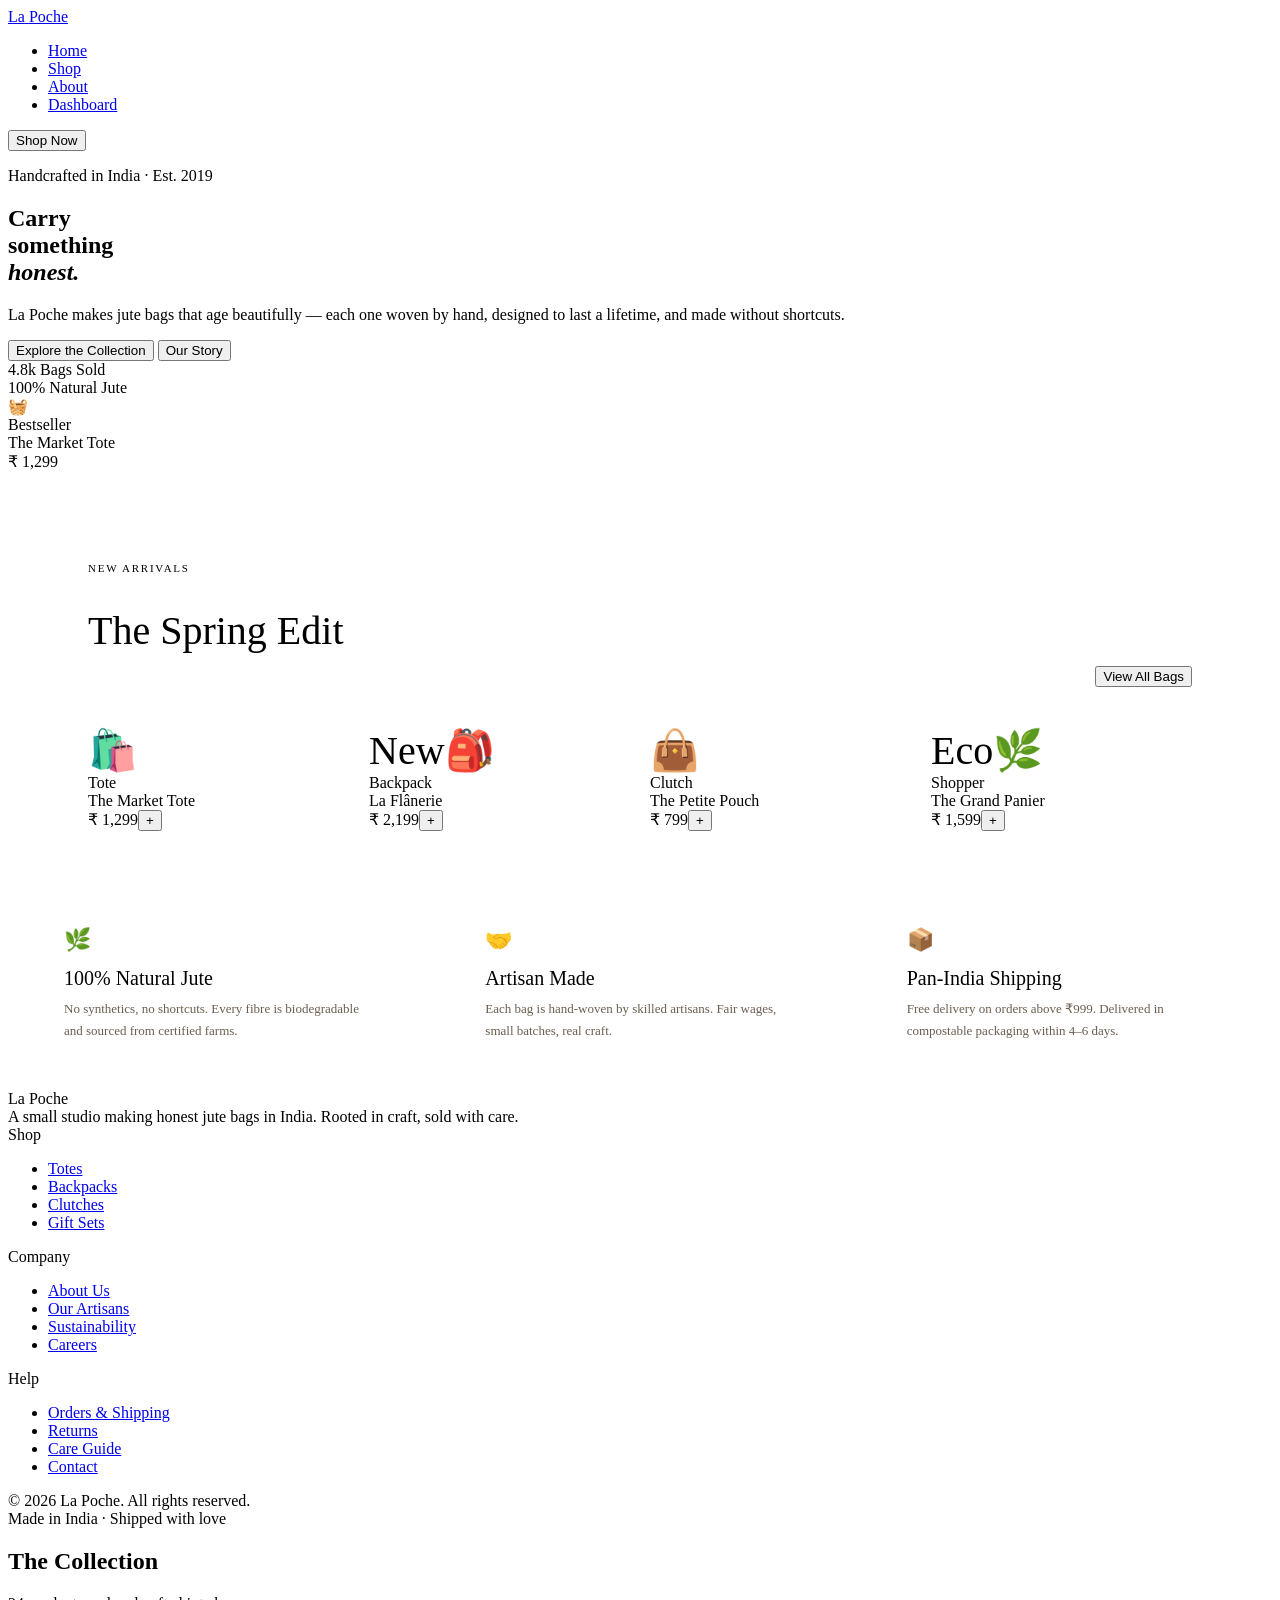
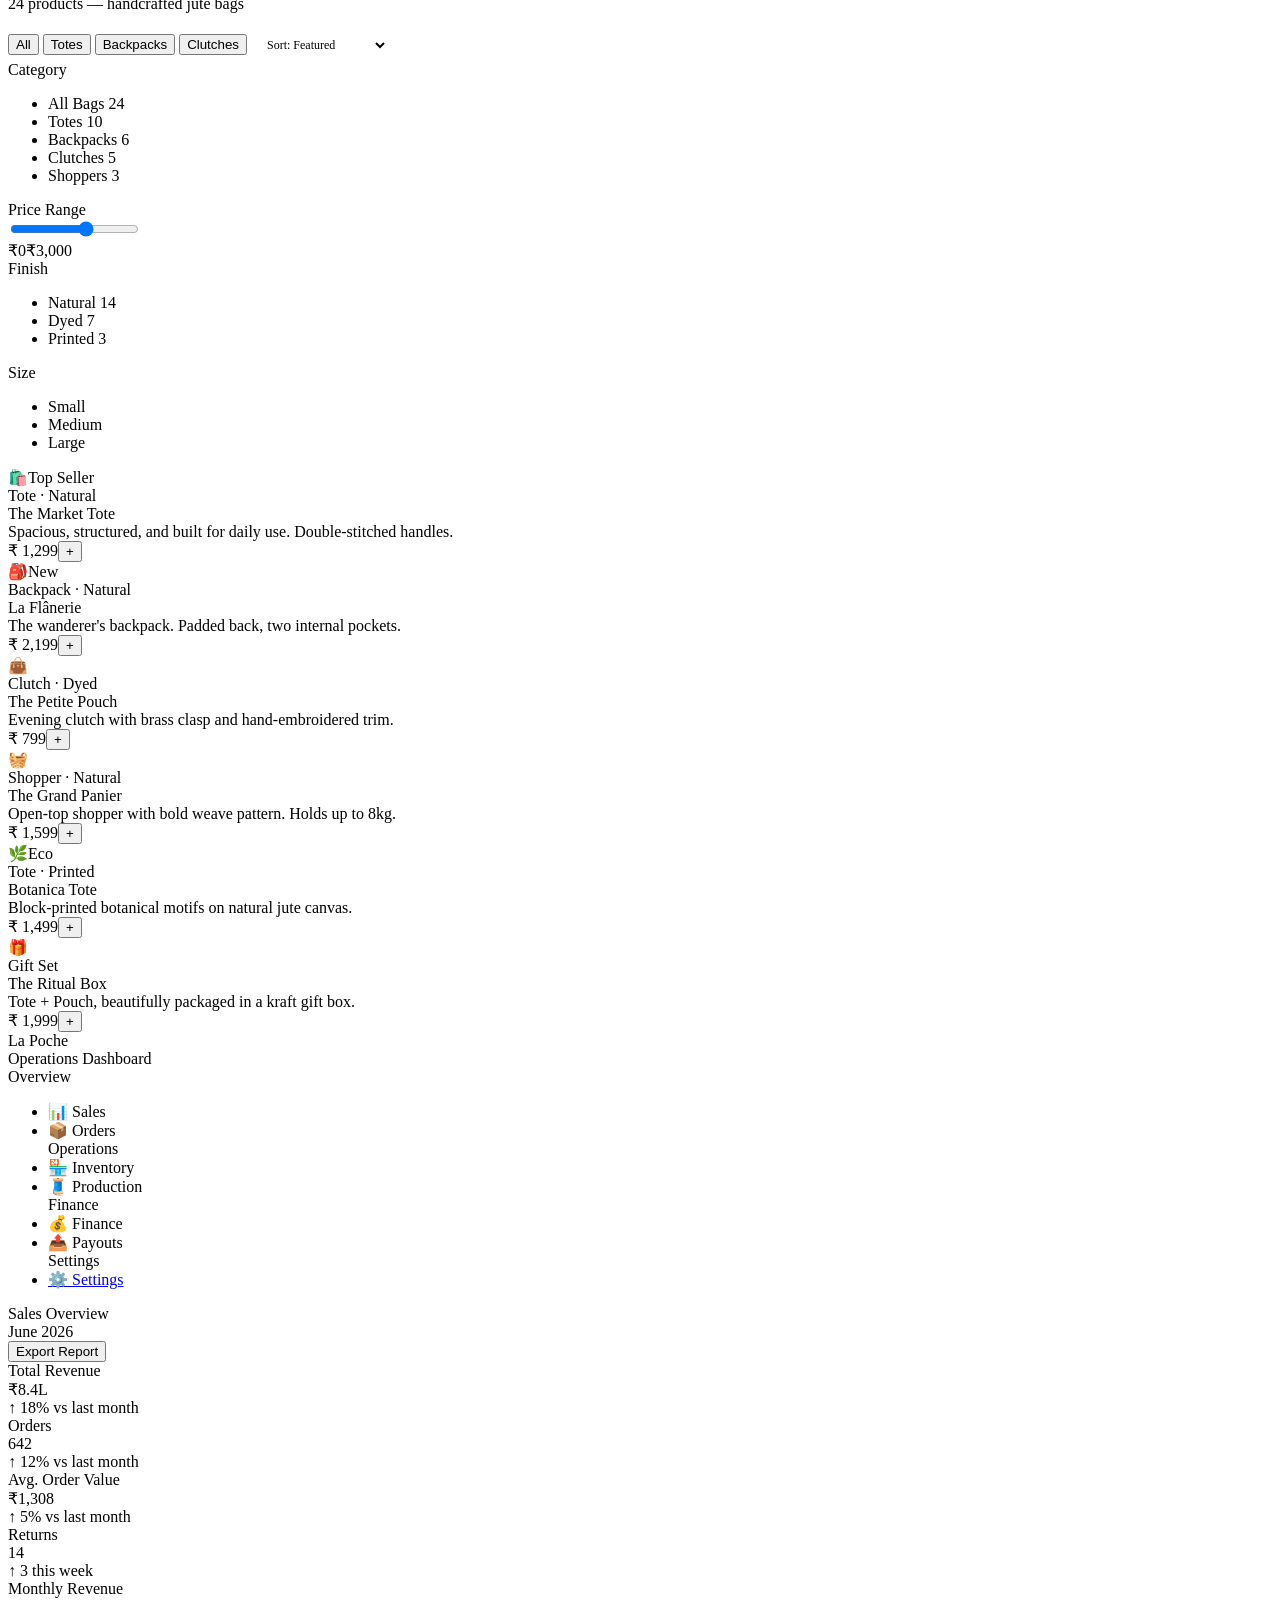
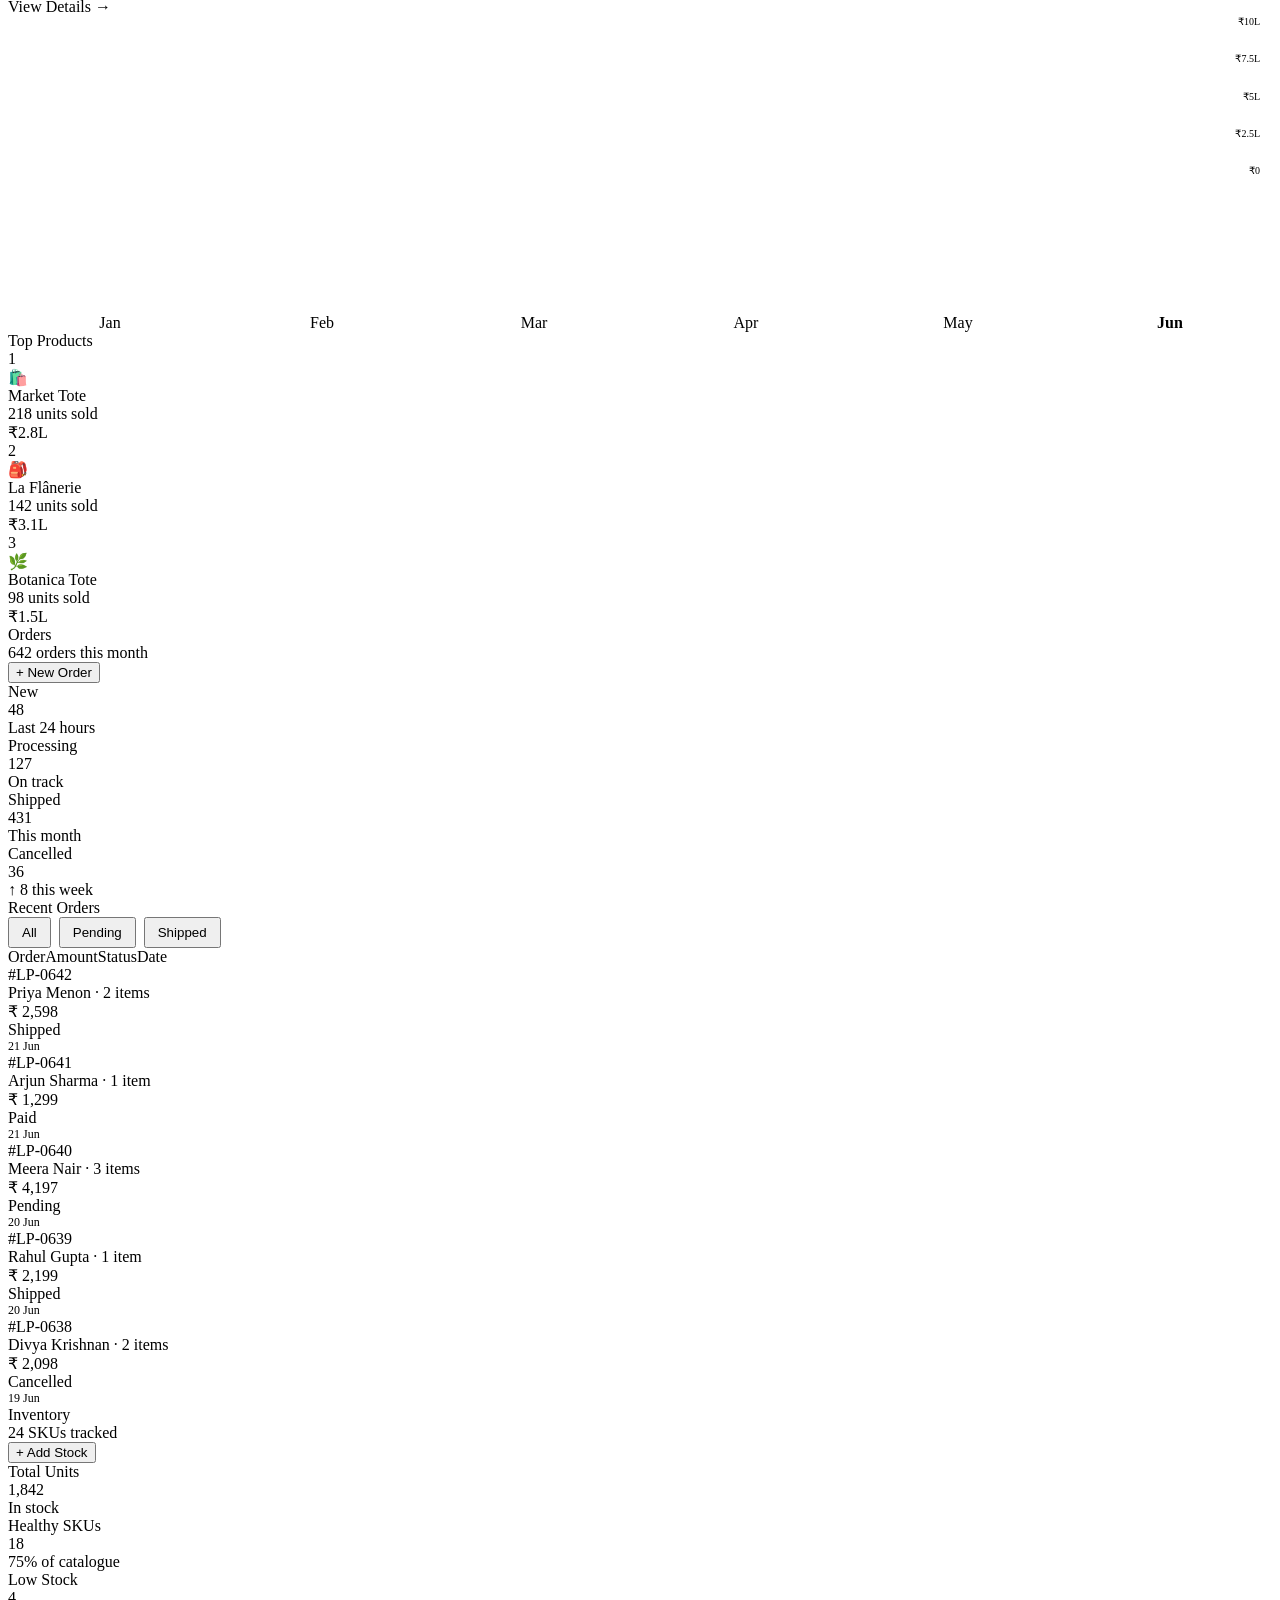
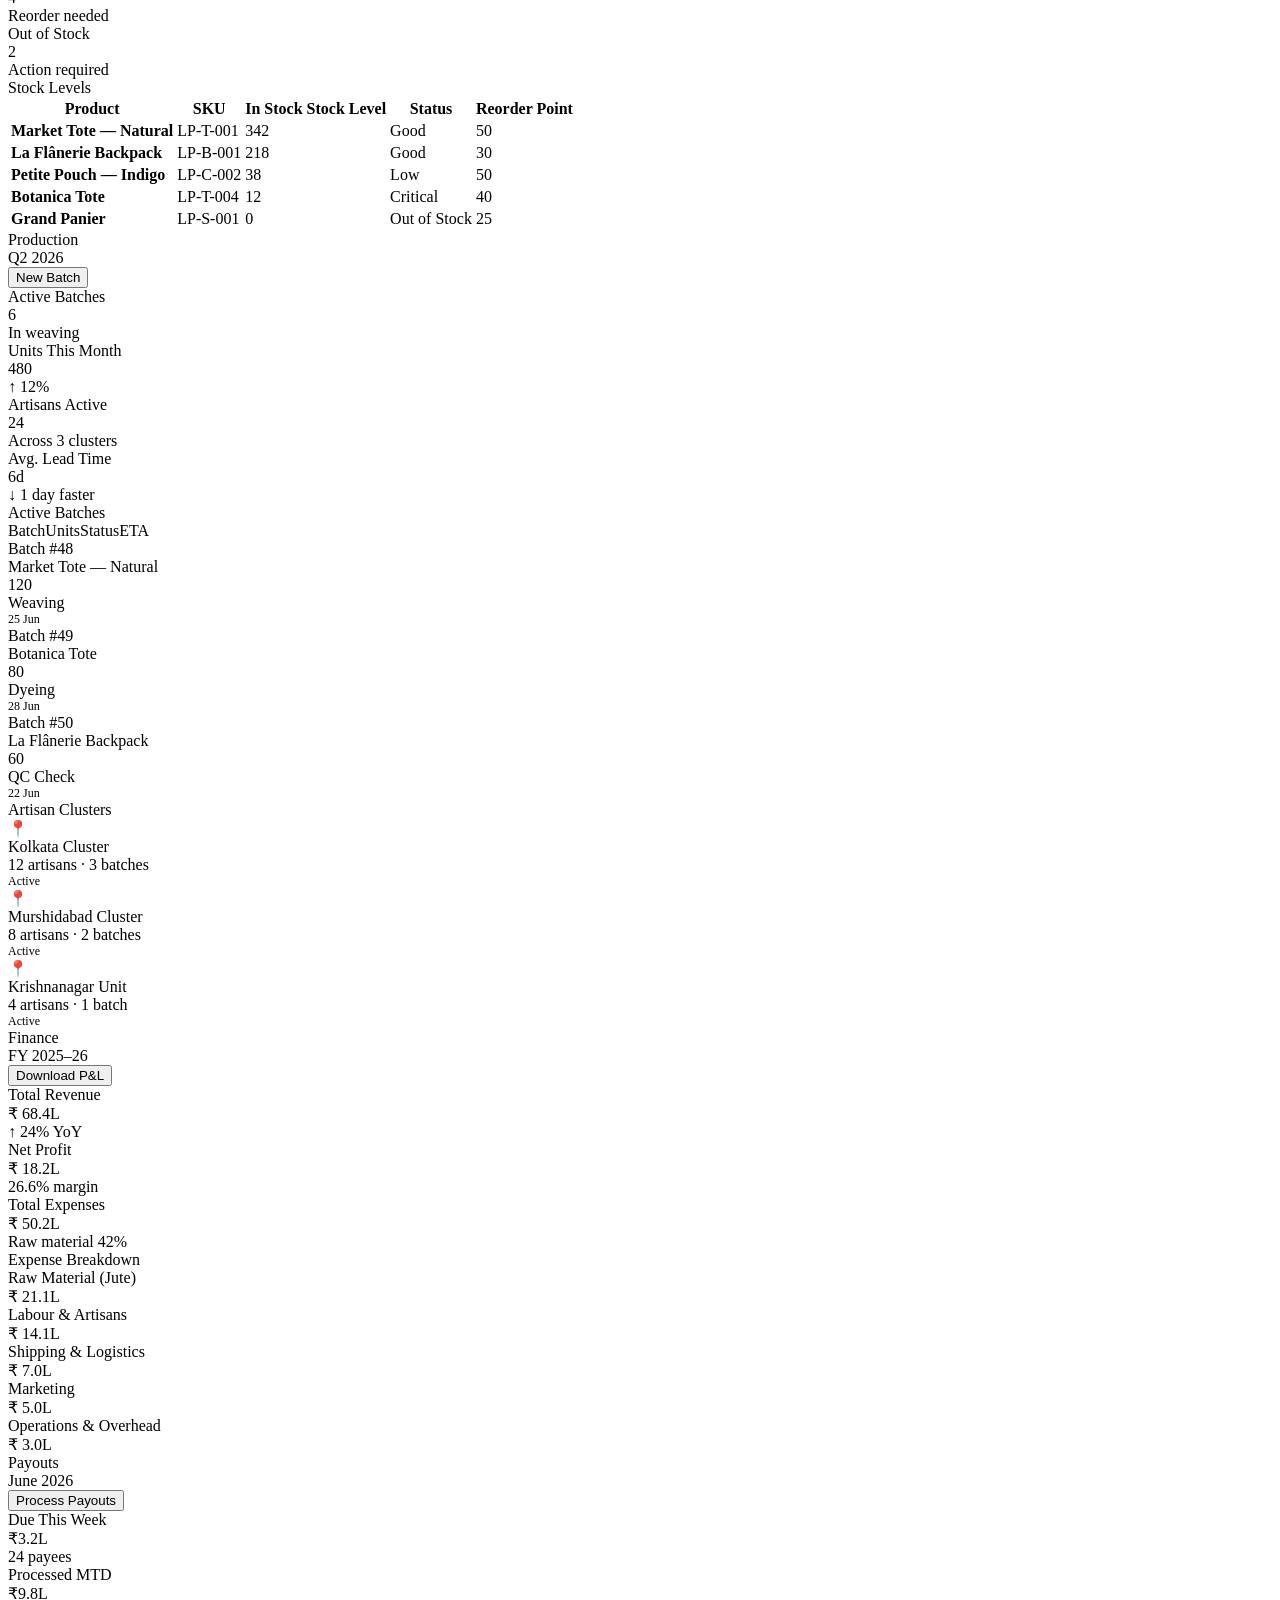
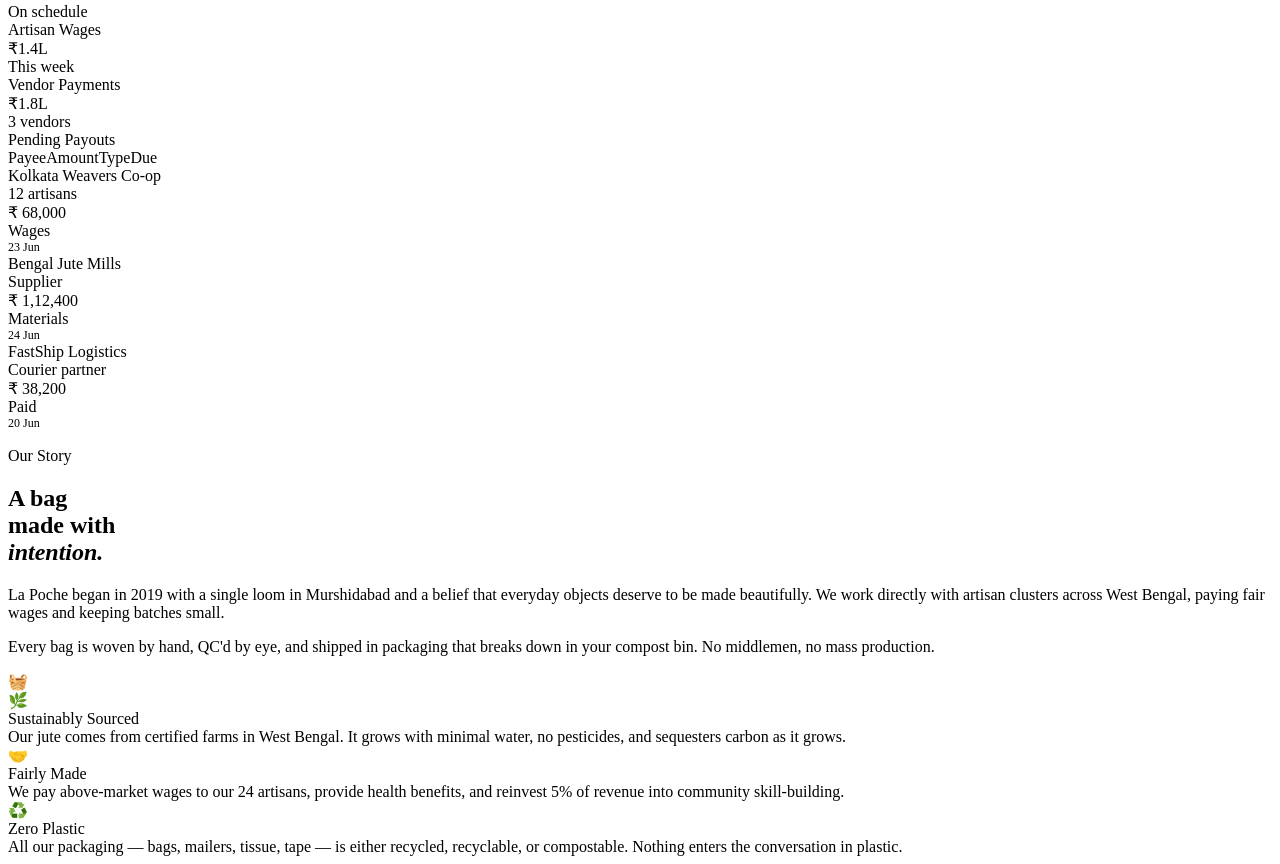
==== commit f08b3b60: "Update index.html" ====
--- a/index.html
+++ b/index.html
@@ -1,660 +1,726 @@
 <!DOCTYPE html>
 <html lang="en">
 <head>
-  <meta charset="UTF-8">
-  <meta name="viewport" content="width=device-width, initial-scale=1.0">
-  <title>Lapoche LLP — Premium Fashion & Lifestyle</title>
-  <link rel="stylesheet" href="styles.css">
-  <link rel="preconnect" href="https://fonts.googleapis.com">
-  <link href="https://fonts.googleapis.com/css2?family=Inter:wght@300;400;500;600;700&family=Playfair+Display:wght@700&display=swap" rel="stylesheet">
+<meta charset="UTF-8">
+<meta name="viewport" content="width=device-width, initial-scale=1.0">
+<title>La Poche — Artisan Jute Bags</title>
+<link href="https://fonts.googleapis.com/css2?family=Cormorant+Garamond:ital,wght@0,300;0,400;0,500;0,600;1,300;1,400&family=Inter:wght@300;400;500;600&display=swap" rel="stylesheet">
+<link rel="stylesheet" href="lapoche.css">
 </head>
 <body>
 
-<!-- ===== TOP NAVIGATION ===== -->
-<nav class="topnav">
-  <div class="logo">Lapoche <span>LLP</span></div>
-
-  <div class="search-bar">
-    <span class="icon">🔍</span>
-    <input type="text" placeholder="Search products, brands, categories…" id="searchInput">
-  </div>
-
+<!-- NAVIGATION -->
+<nav>
+  <a class="nav-logo" href="#" onclick="showSection('home')">La<span>&nbsp;</span>Poche</a>
+  <ul class="nav-links">
+    <li><a href="#" onclick="showSection('home')" id="nav-home" class="active">Home</a></li>
+    <li><a href="#" onclick="showSection('shop')" id="nav-shop">Shop</a></li>
+    <li><a href="#" onclick="showSection('about')" id="nav-about">About</a></li>
+    <li><a href="#" onclick="showSection('dashboard')" id="nav-dashboard">Dashboard</a></li>
+  </ul>
   <div class="nav-actions">
-    <button class="nav-btn" onclick="showPage('account')">👤 Account</button>
-    <button class="nav-btn" onclick="showPage('wishlist')">❤️ Wishlist <span class="cart-badge" id="wishBadge">0</span></button>
-    <button class="nav-btn accent" onclick="showPage('cart')">🛒 Cart <span class="cart-badge" id="cartBadge">0</span></button>
-    <button class="nav-btn" onclick="showPage('admin-dashboard')">⚙️ Admin</button>
+    <button class="btn-nav" onclick="showSection('shop')">Shop Now</button>
   </div>
 </nav>
 
-<!-- ===== CATEGORY NAV ===== -->
-<nav class="catnav" id="catnav">
-  <a href="#" onclick="showShop('all')" class="active">All</a>
-  <a href="#" onclick="showShop('bags')">👜 Bags & Pouches</a>
-  <a href="#" onclick="showShop('wallets')">💼 Wallets</a>
-  <a href="#" onclick="showShop('belts')">🔗 Belts</a>
-  <a href="#" onclick="showShop('accessories')">💍 Accessories</a>
-  <a href="#" onclick="showShop('travel')">🧳 Travel Gear</a>
-  <a href="#" onclick="showShop('gifting')">🎁 Gifting</a>
-  <a href="#" onclick="showPage('admin-dashboard')">🏪 Seller Panel</a>
-</nav>
-
-<!-- ============================== HOME PAGE ============================== -->
-<div class="page active" id="page-home">
-
-  <!-- Hero Banner -->
+<!-- HOME -->
+<section id="home" class="active">
   <div class="hero">
-    <div class="hero-content">
-      <div class="hero-tag">New Collection 2024</div>
-      <h1>Crafted for Every Journey</h1>
-      <p>Discover premium leather bags, wallets & accessories for the modern professional. Free shipping on orders above ₹999.</p>
-      <div class="flex gap-2">
-        <button class="btn btn-accent" onclick="showPage('shop')">Shop Now →</button>
-        <button class="btn btn-outline" onclick="showShop('new')">New Arrivals</button>
+    <div class="hero-text">
+      <p class="hero-eyebrow">Handcrafted in India · Est. 2019</p>
+      <h1 class="hero-headline">Carry<br>something<br><em>honest.</em></h1>
+      <div class="hero-rule"></div>
+      <p class="hero-sub">La Poche makes jute bags that age beautifully — each one woven by hand, designed to last a lifetime, and made without shortcuts.</p>
+      <div class="hero-ctas">
+        <button class="btn-primary" onclick="showSection('shop')">Explore the Collection</button>
+        <button class="btn-outline" onclick="showSection('about')">Our Story</button>
+      </div>
+    </div>
+    <div class="hero-visual">
+      <div class="hero-texture"></div>
+      <div class="hero-stats">
+        <div class="stat">
+          <span class="stat-num">4.8k</span>
+          <span class="stat-label">Bags Sold</span>
+        </div>
+        <div class="stat">
+          <span class="stat-num">100%</span>
+          <span class="stat-label">Natural Jute</span>
+        </div>
+      </div>
+      <div class="hero-product-card">
+        <div class="hero-product-img">🧺</div>
+        <div class="product-tag">Bestseller</div>
+        <div class="product-name">The Market Tote</div>
+        <div class="product-price">₹ 1,299</div>
       </div>
     </div>
   </div>
 
-  <div class="main-wrapper">
-
-    <!-- Promo Banners -->
-    <div class="promo-grid mb-3">
-      <div class="promo-card promo-blue" onclick="showShop('bags')">
-        <span class="emoji">👜</span>
-        <div class="promo-tag">Bestsellers</div>
-        <div class="promo-title">Premium Bags</div>
-        <div class="promo-sub">Up to 40% off on select styles</div>
-        <button class="btn btn-accent" style="width:fit-content; font-size:12px; padding:8px 16px;">Shop Now</button>
-      </div>
-      <div class="promo-card promo-amber" onclick="showShop('wallets')">
-        <span class="emoji">💼</span>
-        <div class="promo-tag">New In</div>
-        <div class="promo-title">Slim Wallets</div>
-        <div class="promo-sub">Minimal & elegant</div>
-        <button class="btn" style="background:rgba(255,255,255,0.25);color:white;font-size:12px;padding:7px 14px;border:1px solid rgba(255,255,255,0.4);border-radius:6px;font-weight:600;">Explore</button>
-      </div>
-      <div class="promo-card promo-teal" onclick="showShop('travel')">
-        <span class="emoji">🧳</span>
-        <div class="promo-tag">Travel Edit</div>
-        <div class="promo-title">Travel Gear</div>
-        <div class="promo-sub">Organised for adventure</div>
-        <button class="btn" style="background:rgba(255,255,255,0.25);color:white;font-size:12px;padding:7px 14px;border:1px solid rgba(255,255,255,0.4);border-radius:6px;font-weight:600;">View All</button>
-      </div>
-    </div>
-
-    <!-- Featured Products -->
-    <div class="section-header">
-      <div class="section-title">🔥 Best Sellers</div>
-      <a class="section-link" href="#" onclick="showPage('shop')">View All →</a>
-    </div>
-    <div class="product-grid" id="featuredProducts"></div>
-
-    <!-- New Arrivals -->
-    <div class="section-header">
-      <div class="section-title">✨ New Arrivals</div>
-      <a class="section-link" href="#" onclick="showPage('shop')">View All →</a>
-    </div>
-    <div class="product-grid" id="newProducts"></div>
-
+  <!-- Featured -->
+  <div style="padding: 80px 80px 48px; border-top: 1px solid var(--burlap);">
+    <div style="display:flex;align-items:flex-end;justify-content:space-between;margin-bottom:40px;">
+      <div>
+        <p style="font-size:11px;letter-spacing:0.16em;text-transform:uppercase;color:var(--gold);margin-bottom:8px;">New Arrivals</p>
+        <h2 style="font-family:var(--font-display);font-size:40px;font-weight:300;">The Spring Edit</h2>
+      </div>
+      <button class="btn-outline" onclick="showSection('shop')">View All Bags</button>
+    </div>
+    <div style="display:grid;grid-template-columns:repeat(4,1fr);gap:20px;">
+      <div class="product-card" onclick="showSection('shop')">
+        <div class="product-img" style="font-size:40px;">🛍️</div>
+        <div class="product-info">
+          <div class="product-meta">Tote</div>
+          <div class="product-title">The Market Tote</div>
+          <div class="product-footer"><span class="product-price-tag">₹ 1,299</span><button class="add-btn">+</button></div>
+        </div>
+      </div>
+      <div class="product-card" onclick="showSection('shop')">
+        <div class="product-img" style="font-size:40px;"><span class="product-badge new">New</span>🎒</div>
+        <div class="product-info">
+          <div class="product-meta">Backpack</div>
+          <div class="product-title">La Flânerie</div>
+          <div class="product-footer"><span class="product-price-tag">₹ 2,199</span><button class="add-btn">+</button></div>
+        </div>
+      </div>
+      <div class="product-card" onclick="showSection('shop')">
+        <div class="product-img" style="font-size:40px;">👜</div>
+        <div class="product-info">
+          <div class="product-meta">Clutch</div>
+          <div class="product-title">The Petite Pouch</div>
+          <div class="product-footer"><span class="product-price-tag">₹ 799</span><button class="add-btn">+</button></div>
+        </div>
+      </div>
+      <div class="product-card" onclick="showSection('shop')">
+        <div class="product-img" style="font-size:40px;"><span class="product-badge">Eco</span>🌿</div>
+        <div class="product-info">
+          <div class="product-meta">Shopper</div>
+          <div class="product-title">The Grand Panier</div>
+          <div class="product-footer"><span class="product-price-tag">₹ 1,599</span><button class="add-btn">+</button></div>
+        </div>
+      </div>
+    </div>
   </div>
-</div>
-
-<!-- ============================== SHOP PAGE ============================== -->
-<div class="page" id="page-shop">
-  <div class="main-wrapper">
-    <div class="breadcrumb">
-      <a href="#" onclick="showPage('home')">Home</a><span>/</span><span>Shop</span>
-    </div>
-    <div class="shop-layout">
-
-      <!-- Filters -->
-      <aside class="filter-sidebar">
-        <div class="filter-card">
-          <div class="filter-title">Category</div>
-          <div class="filter-item"><input type="checkbox" checked> All Products <span class="count">48</span></div>
-          <div class="filter-item"><input type="checkbox"> Bags & Pouches <span class="count">18</span></div>
-          <div class="filter-item"><input type="checkbox"> Wallets <span class="count">12</span></div>
-          <div class="filter-item"><input type="checkbox"> Belts <span class="count">8</span></div>
-          <div class="filter-item"><input type="checkbox"> Accessories <span class="count">6</span></div>
-          <div class="filter-item"><input type="checkbox"> Travel Gear <span class="count">4</span></div>
-        </div>
-        <div class="filter-card">
-          <div class="filter-title">Price Range</div>
-          <input type="range" min="0" max="10000" value="10000" style="width:100%;" oninput="document.getElementById('priceVal').textContent='₹'+this.value">
-          <div style="display:flex;justify-content:space-between;font-size:12px;color:var(--text-muted);margin-top:6px;">
-            <span>₹0</span><span id="priceVal">₹10,000</span>
-          </div>
-        </div>
-        <div class="filter-card">
-          <div class="filter-title">Colour</div>
-          <div class="color-swatches">
-            <div class="swatch active" style="background:#1a1a2e;" title="Black"></div>
-            <div class="swatch" style="background:#8B4513;" title="Brown"></div>
-            <div class="swatch" style="background:#D2691E;" title="Tan"></div>
-            <div class="swatch" style="background:#2c3e50;" title="Navy"></div>
-            <div class="swatch" style="background:#c0392b;" title="Red"></div>
-            <div class="swatch" style="background:#f39c12;" title="Mustard"></div>
-            <div class="swatch" style="background:#95a5a6;" title="Grey"></div>
-            <div class="swatch" style="background:#ffffff;border:1px solid #ddd;" title="White"></div>
-          </div>
-        </div>
-        <div class="filter-card">
-          <div class="filter-title">Size</div>
-          <div class="filter-item"><input type="checkbox"> Small (S)</div>
-          <div class="filter-item"><input type="checkbox"> Medium (M)</div>
-          <div class="filter-item"><input type="checkbox"> Large (L)</div>
-          <div class="filter-item"><input type="checkbox"> Extra Large (XL)</div>
-          <div class="filter-item"><input type="checkbox"> One Size</div>
-        </div>
-        <div class="filter-card">
-          <div class="filter-title">Rating</div>
-          <div class="filter-item"><input type="checkbox"> ⭐⭐⭐⭐⭐ & above</div>
-          <div class="filter-item"><input type="checkbox"> ⭐⭐⭐⭐ & above</div>
-          <div class="filter-item"><input type="checkbox"> ⭐⭐⭐ & above</div>
-        </div>
-        <div class="filter-card">
-          <div class="filter-title">Discount</div>
-          <div class="filter-item"><input type="checkbox"> 10% and above</div>
-          <div class="filter-item"><input type="checkbox"> 20% and above</div>
-          <div class="filter-item"><input type="checkbox"> 30% and above</div>
-          <div class="filter-item"><input type="checkbox"> 40% and above</div>
-        </div>
-        <button class="btn btn-primary w-full" style="margin-top:4px;">Apply Filters</button>
-      </aside>
-
-      <!-- Products -->
-      <div class="shop-products">
-        <div style="display:flex;align-items:center;justify-content:space-between;margin-bottom:16px;">
-          <div style="font-size:14px;color:var(--text-muted);">Showing <strong>48 products</strong></div>
-          <div style="display:flex;align-items:center;gap:8px;">
-            <label style="font-size:13px;color:var(--text-muted);">Sort:</label>
-            <select style="padding:7px 12px;border:1px solid var(--border);border-radius:6px;font-size:13px;">
-              <option>Relevance</option>
-              <option>Price: Low to High</option>
-              <option>Price: High to Low</option>
-              <option>Newest First</option>
-              <option>Highest Rated</option>
-              <option>Discount</option>
-            </select>
-          </div>
-        </div>
-        <div class="product-grid" id="shopProducts"></div>
-        <div class="pagination">
-          <button class="page-btn active">1</button>
-          <button class="page-btn">2</button>
-          <button class="page-btn">3</button>
-          <button class="page-btn">→</button>
-        </div>
-      </div>
+
+  <!-- Values strip -->
+  <div style="display:grid;grid-template-columns:repeat(3,1fr);border-top:1px solid var(--burlap);border-bottom:1px solid var(--burlap);margin-bottom:0;">
+    <div style="padding:48px 56px;border-right:1px solid var(--burlap);">
+      <div style="font-size:22px;margin-bottom:14px;">🌿</div>
+      <div style="font-family:var(--font-display);font-size:20px;font-weight:500;margin-bottom:8px;">100% Natural Jute</div>
+      <div style="font-size:13px;color:#6B5E50;line-height:1.7;">No synthetics, no shortcuts. Every fibre is biodegradable and sourced from certified farms.</div>
+    </div>
+    <div style="padding:48px 56px;border-right:1px solid var(--burlap);">
+      <div style="font-size:22px;margin-bottom:14px;">🤝</div>
+      <div style="font-family:var(--font-display);font-size:20px;font-weight:500;margin-bottom:8px;">Artisan Made</div>
+      <div style="font-size:13px;color:#6B5E50;line-height:1.7;">Each bag is hand-woven by skilled artisans. Fair wages, small batches, real craft.</div>
+    </div>
+    <div style="padding:48px 56px;">
+      <div style="font-size:22px;margin-bottom:14px;">📦</div>
+      <div style="font-family:var(--font-display);font-size:20px;font-weight:500;margin-bottom:8px;">Pan-India Shipping</div>
+      <div style="font-size:13px;color:#6B5E50;line-height:1.7;">Free delivery on orders above ₹999. Delivered in compostable packaging within 4–6 days.</div>
     </div>
   </div>
-</div>
-
-<!-- ============================== PRODUCT DETAIL ============================== -->
-<div class="page" id="page-product">
-  <div class="main-wrapper">
-    <div class="breadcrumb">
-      <a href="#" onclick="showPage('home')">Home</a><span>/</span>
-      <a href="#" onclick="showPage('shop')">Shop</a><span>/</span>
-      <span id="pdBreadcrumb">Product</span>
-    </div>
-    <div class="product-detail">
-      <!-- Gallery -->
-      <div class="product-gallery">
-        <div class="main-img" id="pdImg">👜</div>
-        <div class="thumb-row">
-          <div class="thumb active">👜</div>
-          <div class="thumb">📷</div>
-          <div class="thumb">🔍</div>
-          <div class="thumb">📐</div>
-        </div>
-      </div>
-      <!-- Info -->
+
+  <footer>
+    <div class="footer-grid">
       <div>
-        <div style="font-size:12px;color:var(--text-muted);text-transform:uppercase;letter-spacing:1.5px;margin-bottom:6px;" id="pdBrand">Lapoche LLP</div>
-        <h1 style="font-size:26px;font-weight:700;margin-bottom:8px;" id="pdName">Premium Leather Tote Bag</h1>
-
-        <div class="product-rating" style="margin-bottom:12px;">
-          <span class="stars">★★★★☆</span>
-          <span style="font-size:14px;font-weight:600;" id="pdRating">4.2</span>
-          <span class="rating-count">(1,248 ratings · 392 reviews)</span>
-        </div>
-
-        <div style="background:#e6f7ec;border:1px solid #a7f3d0;border-radius:8px;padding:10px 14px;font-size:13px;color:#065f46;margin-bottom:16px;display:flex;gap:8px;align-items:center;">
-          ✅ In Stock — Usually ships in 2-3 business days
-        </div>
-
-        <div class="product-price" style="margin-bottom:20px;">
-          <span class="price-current" id="pdPrice" style="font-size:28px;">₹2,499</span>
-          <span class="price-original" id="pdOriginal">₹3,999</span>
-          <span class="price-discount" style="font-size:15px;">38% off</span>
-        </div>
-
-        <!-- Colour -->
-        <div class="product-spec-section">
-          <div class="spec-title">Colour</div>
-          <div class="color-swatches">
-            <div class="swatch active" style="background:#1a1a2e;" title="Black"></div>
-            <div class="swatch" style="background:#8B4513;" title="Brown"></div>
-            <div class="swatch" style="background:#D2691E;" title="Tan"></div>
-            <div class="swatch" style="background:#2c3e50;" title="Navy"></div>
-            <div class="swatch" style="background:#c0392b;" title="Red"></div>
-          </div>
-        </div>
-
-        <!-- Size -->
-        <div class="product-spec-section">
-          <div class="spec-title" style="display:flex;align-items:center;gap:10px;">Size <span style="font-size:13px;font-weight:400;color:var(--primary-light);cursor:pointer;">Size Guide →</span></div>
-          <div class="size-picker">
-            <button class="size-btn">S</button>
-            <button class="size-btn active">M</button>
-            <button class="size-btn">L</button>
-            <button class="size-btn">XL</button>
-            <button class="size-btn disabled">XXL</button>
-          </div>
-        </div>
-
-        <!-- Quantity -->
-        <div style="display:flex;align-items:center;gap:16px;margin-bottom:20px;">
-          <div class="spec-title" style="margin:0;">Qty:</div>
-          <div class="qty-ctrl">
-            <button onclick="this.nextElementSibling.textContent = Math.max(1, parseInt(this.nextElementSibling.textContent)-1)">−</button>
-            <span>1</span>
-            <button onclick="this.previousElementSibling.textContent = parseInt(this.previousElementSibling.textContent)+1">+</button>
-          </div>
-        </div>
-
-        <div class="flex gap-2 mb-3">
-          <button class="btn btn-primary" style="flex:1;justify-content:center;font-size:15px;padding:14px;" onclick="addToCart(); showToast('🛒 Added to cart!')">🛒 Add to Cart</button>
-          <button class="btn btn-accent" style="flex:1;justify-content:center;font-size:15px;padding:14px;" onclick="showPage('checkout')">⚡ Buy Now</button>
-        </div>
-
-        <!-- Highlights -->
-        <div style="background:var(--bg);border-radius:8px;padding:16px;margin-bottom:20px;">
-          <div style="font-size:14px;font-weight:700;margin-bottom:10px;">Product Highlights</div>
-          <div style="display:grid;grid-template-columns:1fr 1fr;gap:8px;font-size:13px;">
-            <div>✓ Genuine Full-Grain Leather</div>
-            <div>✓ YKK Premium Zipper</div>
-            <div>✓ Anti-scratch Lining</div>
-            <div>✓ Detachable Strap</div>
-            <div>✓ Water-resistant</div>
-            <div>✓ 2-year Warranty</div>
-          </div>
-        </div>
-
-        <!-- Specs Table -->
-        <div class="product-spec-section">
-          <div class="spec-title">Specifications</div>
-          <table class="spec-table" id="pdSpecs">
-            <tr><td>Material</td><td>Full-grain genuine leather</td></tr>
-            <tr><td>Dimensions</td><td>35 × 12 × 28 cm</td></tr>
-            <tr><td>Weight</td><td>650g</td></tr>
-            <tr><td>Capacity</td><td>~18 litres</td></tr>
-            <tr><td>Pockets</td><td>3 exterior, 4 interior</td></tr>
-            <tr><td>Laptop Sleeve</td><td>Up to 15.6"</td></tr>
-            <tr><td>Strap</td><td>Adjustable 90–140 cm</td></tr>
-            <tr><td>Closure</td><td>Magnetic snap + YKK zip</td></tr>
-            <tr><td>Colour</td><td>Black, Brown, Tan, Navy</td></tr>
-            <tr><td>SKU</td><td>LP-TT-BLK-M-001</td></tr>
-            <tr><td>Country of Origin</td><td>India</td></tr>
-          </table>
-        </div>
-
-        <!-- Delivery -->
-        <div style="margin-top:16px;padding:14px;border:1px solid var(--border);border-radius:8px;">
-          <div style="font-size:14px;font-weight:700;margin-bottom:10px;">Delivery & Returns</div>
-          <div style="font-size:13px;display:grid;gap:6px;color:var(--text-muted);">
-            <div>🚚 <strong>Free delivery</strong> on orders above ₹999</div>
-            <div>⚡ <strong>Express delivery</strong> available in select cities</div>
-            <div>↩️ <strong>10-day easy returns</strong> — no questions asked</div>
-            <div>🔒 <strong>100% secure</strong> payment · COD available</div>
+        <div class="footer-brand-name">La Poche</div>
+        <div class="footer-brand-desc">A small studio making honest jute bags in India. Rooted in craft, sold with care.</div>
+      </div>
+      <div>
+        <div class="footer-col-title">Shop</div>
+        <ul class="footer-links">
+          <li><a href="#">Totes</a></li>
+          <li><a href="#">Backpacks</a></li>
+          <li><a href="#">Clutches</a></li>
+          <li><a href="#">Gift Sets</a></li>
+        </ul>
+      </div>
+      <div>
+        <div class="footer-col-title">Company</div>
+        <ul class="footer-links">
+          <li><a href="#">About Us</a></li>
+          <li><a href="#">Our Artisans</a></li>
+          <li><a href="#">Sustainability</a></li>
+          <li><a href="#">Careers</a></li>
+        </ul>
+      </div>
+      <div>
+        <div class="footer-col-title">Help</div>
+        <ul class="footer-links">
+          <li><a href="#">Orders & Shipping</a></li>
+          <li><a href="#">Returns</a></li>
+          <li><a href="#">Care Guide</a></li>
+          <li><a href="#">Contact</a></li>
+        </ul>
+      </div>
+    </div>
+    <div class="footer-bottom">
+      <div class="footer-copy">© 2026 La Poche. All rights reserved.</div>
+      <div class="footer-copy">Made in India · Shipped with love</div>
+    </div>
+  </footer>
+</section>
+
+<!-- SHOP -->
+<section id="shop">
+  <div class="shop-wrap">
+    <div class="shop-header">
+      <div>
+        <h1 class="shop-title">The Collection</h1>
+        <p class="shop-subtitle">24 products — handcrafted jute bags</p>
+      </div>
+      <div class="shop-controls">
+        <button class="filter-btn active">All</button>
+        <button class="filter-btn">Totes</button>
+        <button class="filter-btn">Backpacks</button>
+        <button class="filter-btn">Clutches</button>
+        <select style="border:1px solid var(--burlap);padding:8px 12px;font-family:var(--font-body);font-size:12px;background:var(--white);color:var(--charcoal);cursor:pointer;">
+          <option>Sort: Featured</option>
+          <option>Price: Low to High</option>
+          <option>Price: High to Low</option>
+          <option>Newest</option>
+        </select>
+      </div>
+    </div>
+    <div class="shop-body">
+      <div class="shop-sidebar">
+        <div class="sidebar-group">
+          <div class="sidebar-title">Category</div>
+          <ul class="sidebar-items">
+            <li class="active">All Bags <span class="sidebar-count">24</span></li>
+            <li>Totes <span class="sidebar-count">10</span></li>
+            <li>Backpacks <span class="sidebar-count">6</span></li>
+            <li>Clutches <span class="sidebar-count">5</span></li>
+            <li>Shoppers <span class="sidebar-count">3</span></li>
+          </ul>
+        </div>
+        <div class="sidebar-group">
+          <div class="sidebar-title">Price Range</div>
+          <div class="price-range">
+            <input type="range" min="0" max="5000" value="3000">
+            <div class="price-labels"><span>₹0</span><span>₹3,000</span></div>
+          </div>
+        </div>
+        <div class="sidebar-group">
+          <div class="sidebar-title">Finish</div>
+          <ul class="sidebar-items">
+            <li class="active">Natural <span class="sidebar-count">14</span></li>
+            <li>Dyed <span class="sidebar-count">7</span></li>
+            <li>Printed <span class="sidebar-count">3</span></li>
+          </ul>
+        </div>
+        <div class="sidebar-group">
+          <div class="sidebar-title">Size</div>
+          <ul class="sidebar-items">
+            <li>Small</li>
+            <li>Medium</li>
+            <li>Large</li>
+          </ul>
+        </div>
+      </div>
+      <div class="shop-grid-wrap">
+        <div class="shop-grid">
+          <div class="product-card">
+            <div class="product-img">🛍️<span class="product-badge">Top Seller</span></div>
+            <div class="product-info">
+              <div class="product-meta">Tote · Natural</div>
+              <div class="product-title">The Market Tote</div>
+              <div class="product-desc">Spacious, structured, and built for daily use. Double-stitched handles.</div>
+              <div class="product-footer"><span class="product-price-tag">₹ 1,299</span><button class="add-btn">+</button></div>
+            </div>
+          </div>
+          <div class="product-card">
+            <div class="product-img">🎒<span class="product-badge new">New</span></div>
+            <div class="product-info">
+              <div class="product-meta">Backpack · Natural</div>
+              <div class="product-title">La Flânerie</div>
+              <div class="product-desc">The wanderer's backpack. Padded back, two internal pockets.</div>
+              <div class="product-footer"><span class="product-price-tag">₹ 2,199</span><button class="add-btn">+</button></div>
+            </div>
+          </div>
+          <div class="product-card">
+            <div class="product-img">👜</div>
+            <div class="product-info">
+              <div class="product-meta">Clutch · Dyed</div>
+              <div class="product-title">The Petite Pouch</div>
+              <div class="product-desc">Evening clutch with brass clasp and hand-embroidered trim.</div>
+              <div class="product-footer"><span class="product-price-tag">₹ 799</span><button class="add-btn">+</button></div>
+            </div>
+          </div>
+          <div class="product-card">
+            <div class="product-img">🧺</div>
+            <div class="product-info">
+              <div class="product-meta">Shopper · Natural</div>
+              <div class="product-title">The Grand Panier</div>
+              <div class="product-desc">Open-top shopper with bold weave pattern. Holds up to 8kg.</div>
+              <div class="product-footer"><span class="product-price-tag">₹ 1,599</span><button class="add-btn">+</button></div>
+            </div>
+          </div>
+          <div class="product-card">
+            <div class="product-img">🌿<span class="product-badge" style="background:var(--moss)">Eco</span></div>
+            <div class="product-info">
+              <div class="product-meta">Tote · Printed</div>
+              <div class="product-title">Botanica Tote</div>
+              <div class="product-desc">Block-printed botanical motifs on natural jute canvas.</div>
+              <div class="product-footer"><span class="product-price-tag">₹ 1,499</span><button class="add-btn">+</button></div>
+            </div>
+          </div>
+          <div class="product-card">
+            <div class="product-img">🎁</div>
+            <div class="product-info">
+              <div class="product-meta">Gift Set</div>
+              <div class="product-title">The Ritual Box</div>
+              <div class="product-desc">Tote + Pouch, beautifully packaged in a kraft gift box.</div>
+              <div class="product-footer"><span class="product-price-tag">₹ 1,999</span><button class="add-btn">+</button></div>
+            </div>
           </div>
         </div>
       </div>
     </div>
   </div>
-</div>
-
-<!-- ============================== CART PAGE ============================== -->
-<div class="page" id="page-cart">
-  <div class="main-wrapper">
-    <div class="breadcrumb">
-      <a href="#" onclick="showPage('home')">Home</a><span>/</span><span>Cart</span>
-    </div>
-    <h2 style="margin-bottom:20px;">Your Cart (<span id="cartCount">0</span> items)</h2>
-    <div class="cart-layout">
-      <div id="cartItems">
-        <!-- populated by JS -->
-      </div>
-      <div>
-        <div class="order-summary">
-          <div style="font-size:16px;font-weight:700;margin-bottom:16px;">Order Summary</div>
-          <div class="summary-row"><span>Subtotal</span><span id="cartSubtotal">₹0</span></div>
-          <div class="summary-row"><span>Discount</span><span style="color:var(--success);" id="cartDiscount">- ₹0</span></div>
-          <div class="summary-row"><span>Delivery Charges</span><span id="cartDelivery">₹49</span></div>
-          <div class="summary-row"><span>GST (18%)</span><span id="cartGst">₹0</span></div>
-          <div class="summary-row summary-total"><span>Total</span><span id="cartTotal">₹0</span></div>
-          <button class="btn btn-accent w-full" style="margin-top:16px;justify-content:center;font-size:15px;padding:14px;" onclick="showPage('checkout')">Proceed to Checkout →</button>
-          <button class="btn btn-outline w-full" style="margin-top:8px;justify-content:center;font-size:14px;border-color:var(--border);color:var(--text);" onclick="showPage('shop')">Continue Shopping</button>
-
-          <div style="margin-top:16px;padding:12px;background:var(--bg);border-radius:8px;">
-            <div style="font-size:13px;font-weight:600;margin-bottom:8px;">Apply Coupon</div>
+</section>
+
+<!-- DASHBOARD -->
+<section id="dashboard">
+  <div class="dash-wrap">
+    <div class="dash-sidebar">
+      <div class="dash-brand">
+        <div class="dash-brand-name">La Poche</div>
+        <div class="dash-brand-sub">Operations Dashboard</div>
+      </div>
+      <div class="dash-section-label">Overview</div>
+      <ul class="dash-nav">
+        <li><a onclick="showDash('sales')" id="dsales" class="active"><span class="icon">📊</span> Sales</a></li>
+        <li><a onclick="showDash('orders')" id="dorders"><span class="icon">📦</span> Orders</a></li>
+        <div class="dash-section-label">Operations</div>
+        <li><a onclick="showDash('inventory')" id="dinventory"><span class="icon">🏪</span> Inventory</a></li>
+        <li><a onclick="showDash('production')" id="dproduction"><span class="icon">🧵</span> Production</a></li>
+        <div class="dash-section-label">Finance</div>
+        <li><a onclick="showDash('finance')" id="dfinance"><span class="icon">💰</span> Finance</a></li>
+        <li><a onclick="showDash('payouts')" id="dpayouts"><span class="icon">📤</span> Payouts</a></li>
+        <div class="dash-section-label">Settings</div>
+        <li><a href="#"><span class="icon">⚙️</span> Settings</a></li>
+      </ul>
+    </div>
+    <div class="dash-main">
+
+      <!-- SALES -->
+      <div class="dash-view active" id="dash-sales">
+        <div class="dash-topbar">
+          <div><div class="dash-page-title">Sales Overview</div><div class="dash-date">June 2026</div></div>
+          <button class="btn-primary">Export Report</button>
+        </div>
+        <div class="kpi-grid">
+          <div class="kpi-card gold">
+            <div class="kpi-label">Total Revenue</div>
+            <div class="kpi-value">₹8.4L</div>
+            <div class="kpi-change up">↑ 18% vs last month</div>
+          </div>
+          <div class="kpi-card moss">
+            <div class="kpi-label">Orders</div>
+            <div class="kpi-value">642</div>
+            <div class="kpi-change up">↑ 12% vs last month</div>
+          </div>
+          <div class="kpi-card charcoal">
+            <div class="kpi-label">Avg. Order Value</div>
+            <div class="kpi-value">₹1,308</div>
+            <div class="kpi-change up">↑ 5% vs last month</div>
+          </div>
+          <div class="kpi-card red">
+            <div class="kpi-label">Returns</div>
+            <div class="kpi-value">14</div>
+            <div class="kpi-change down">↑ 3 this week</div>
+          </div>
+        </div>
+        <div class="dash-grid">
+          <div class="dash-card">
+            <div class="dash-card-header">
+              <div class="dash-card-title">Monthly Revenue</div>
+              <div class="dash-card-action">View Details →</div>
+            </div>
+            <div class="chart-area">
+              <div style="display:flex;flex-direction:column;justify-content:space-between;align-items:flex-end;padding-right:12px;height:160px;font-size:10px;color:var(--mid);">
+                <span>₹10L</span><span>₹7.5L</span><span>₹5L</span><span>₹2.5L</span><span>₹0</span>
+              </div>
+              <div style="flex:1;display:flex;align-items:flex-end;gap:8px;">
+                <div style="flex:1;display:flex;flex-direction:column;align-items:center;gap:4px;">
+                  <div class="bar" style="height:52px;"></div><div class="bar-label">Jan</div>
+                </div>
+                <div style="flex:1;display:flex;flex-direction:column;align-items:center;gap:4px;">
+                  <div class="bar" style="height:62px;"></div><div class="bar-label">Feb</div>
+                </div>
+                <div style="flex:1;display:flex;flex-direction:column;align-items:center;gap:4px;">
+                  <div class="bar" style="height:78px;"></div><div class="bar-label">Mar</div>
+                </div>
+                <div style="flex:1;display:flex;flex-direction:column;align-items:center;gap:4px;">
+                  <div class="bar" style="height:90px;"></div><div class="bar-label">Apr</div>
+                </div>
+                <div style="flex:1;display:flex;flex-direction:column;align-items:center;gap:4px;">
+                  <div class="bar" style="height:108px;"></div><div class="bar-label">May</div>
+                </div>
+                <div style="flex:1;display:flex;flex-direction:column;align-items:center;gap:4px;">
+                  <div class="bar highlight" style="height:134px;"></div><div class="bar-label" style="color:var(--gold);font-weight:600;">Jun</div>
+                </div>
+              </div>
+            </div>
+          </div>
+          <div class="dash-card">
+            <div class="dash-card-header">
+              <div class="dash-card-title">Top Products</div>
+            </div>
+            <div class="top-products">
+              <div class="top-product-row">
+                <div class="top-product-rank">1</div>
+                <div class="top-product-icon">🛍️</div>
+                <div class="top-product-info">
+                  <div class="top-product-name">Market Tote</div>
+                  <div class="top-product-sold">218 units sold</div>
+                </div>
+                <div class="top-product-rev">₹2.8L</div>
+              </div>
+              <div class="top-product-row">
+                <div class="top-product-rank">2</div>
+                <div class="top-product-icon">🎒</div>
+                <div class="top-product-info">
+                  <div class="top-product-name">La Flânerie</div>
+                  <div class="top-product-sold">142 units sold</div>
+                </div>
+                <div class="top-product-rev">₹3.1L</div>
+              </div>
+              <div class="top-product-row">
+                <div class="top-product-rank">3</div>
+                <div class="top-product-icon">🌿</div>
+                <div class="top-product-info">
+                  <div class="top-product-name">Botanica Tote</div>
+                  <div class="top-product-sold">98 units sold</div>
+                </div>
+                <div class="top-product-rev">₹1.5L</div>
+              </div>
+            </div>
+          </div>
+        </div>
+      </div>
+
+      <!-- ORDERS -->
+      <div class="dash-view" id="dash-orders">
+        <div class="dash-topbar">
+          <div><div class="dash-page-title">Orders</div><div class="dash-date">642 orders this month</div></div>
+          <button class="btn-primary">+ New Order</button>
+        </div>
+        <div class="kpi-grid">
+          <div class="kpi-card gold"><div class="kpi-label">New</div><div class="kpi-value">48</div><div class="kpi-change">Last 24 hours</div></div>
+          <div class="kpi-card moss"><div class="kpi-label">Processing</div><div class="kpi-value">127</div><div class="kpi-change up">On track</div></div>
+          <div class="kpi-card charcoal"><div class="kpi-label">Shipped</div><div class="kpi-value">431</div><div class="kpi-change up">This month</div></div>
+          <div class="kpi-card red"><div class="kpi-label">Cancelled</div><div class="kpi-value">36</div><div class="kpi-change down">↑ 8 this week</div></div>
+        </div>
+        <div class="dash-card">
+          <div class="dash-card-header">
+            <div class="dash-card-title">Recent Orders</div>
             <div style="display:flex;gap:8px;">
-              <input type="text" placeholder="Enter coupon code" style="flex:1;padding:8px 12px;border:1px solid var(--border);border-radius:6px;font-size:13px;">
-              <button class="btn btn-primary" style="padding:8px 16px;font-size:13px;">Apply</button>
-            </div>
-            <div style="font-size:12px;color:var(--text-muted);margin-top:6px;">Try: LAPOCHE10, FIRST20, SAVE30</div>
-          </div>
-        </div>
-
-        <div style="margin-top:16px;padding:14px;border:1px solid var(--border);background:var(--bg-card);border-radius:var(--radius);">
-          <div style="font-size:13px;font-weight:700;margin-bottom:8px;">Safe & Secure Payments</div>
-          <div style="display:flex;gap:8px;flex-wrap:wrap;">
-            <span style="background:#f1f5f9;padding:4px 10px;border-radius:4px;font-size:12px;">Visa</span>
-            <span style="background:#f1f5f9;padding:4px 10px;border-radius:4px;font-size:12px;">Mastercard</span>
-            <span style="background:#f1f5f9;padding:4px 10px;border-radius:4px;font-size:12px;">UPI</span>
-            <span style="background:#f1f5f9;padding:4px 10px;border-radius:4px;font-size:12px;">Net Banking</span>
-            <span style="background:#f1f5f9;padding:4px 10px;border-radius:4px;font-size:12px;">EMI</span>
-            <span style="background:#f1f5f9;padding:4px 10px;border-radius:4px;font-size:12px;">COD</span>
-          </div>
-        </div>
-      </div>
-    </div>
-  </div>
-</div>
-
-<!-- ============================== CHECKOUT ============================== -->
-<div class="page" id="page-checkout">
-  <div class="main-wrapper">
-    <div class="breadcrumb">
-      <a href="#" onclick="showPage('home')">Home</a><span>/</span>
-      <a href="#" onclick="showPage('cart')">Cart</a><span>/</span><span>Checkout</span>
-    </div>
-    <div class="checkout-layout">
-      <div>
-        <!-- Step 1: Address -->
-        <div class="checkout-step">
-          <div class="step-header">
-            <div class="step-num done">1</div>
-            <div class="step-title">Delivery Address</div>
-          </div>
-          <div class="form-grid">
-            <div class="form-group"><label>Full Name *</label><input type="text" placeholder="Enter full name" value="Rahul Sharma"></div>
-            <div class="form-group"><label>Mobile Number *</label><input type="text" placeholder="+91 XXXXX XXXXX" value="+91 98765 43210"></div>
-            <div class="form-group"><label>Email Address</label><input type="email" placeholder="email@example.com" value="rahul@example.com"></div>
-            <div class="form-group"><label>Pincode *</label><input type="text" placeholder="560001" value="560001"></div>
-            <div class="form-group full"><label>Address Line 1 *</label><input type="text" placeholder="House / Flat No., Street Name" value="42, MG Road, Koramangala"></div>
-            <div class="form-group full"><label>Address Line 2</label><input type="text" placeholder="Area, Landmark"></div>
-            <div class="form-group"><label>City *</label><input type="text" value="Bangalore"></div>
-            <div class="form-group"><label>State *</label>
-              <select>
-                <option>Karnataka</option><option>Maharashtra</option><option>Tamil Nadu</option>
-                <option>Delhi</option><option>Gujarat</option><option>Rajasthan</option>
-              </select>
-            </div>
-            <div class="form-group"><label>Address Type</label>
-              <select><option>Home</option><option>Work</option><option>Other</option></select>
-            </div>
-          </div>
-        </div>
-
-        <!-- Step 2: Payment -->
-        <div class="checkout-step">
-          <div class="step-header">
-            <div class="step-num">2</div>
-            <div class="step-title">Payment Method</div>
-          </div>
-          <div style="display:grid;gap:10px;">
-            <label style="display:flex;align-items:center;gap:12px;padding:14px;border:1.5px solid var(--primary);border-radius:8px;cursor:pointer;background:#f0f4ff;">
-              <input type="radio" name="payment" checked> <span style="font-weight:600;">💳 Credit / Debit Card</span>
-            </label>
-            <label style="display:flex;align-items:center;gap:12px;padding:14px;border:1px solid var(--border);border-radius:8px;cursor:pointer;">
-              <input type="radio" name="payment"> <span>📱 UPI (GPay, PhonePe, Paytm)</span>
-            </label>
-            <label style="display:flex;align-items:center;gap:12px;padding:14px;border:1px solid var(--border);border-radius:8px;cursor:pointer;">
-              <input type="radio" name="payment"> <span>🏦 Net Banking</span>
-            </label>
-            <label style="display:flex;align-items:center;gap:12px;padding:14px;border:1px solid var(--border);border-radius:8px;cursor:pointer;">
-              <input type="radio" name="payment"> <span>💰 Cash on Delivery (COD)</span>
-            </label>
-            <label style="display:flex;align-items:center;gap:12px;padding:14px;border:1px solid var(--border);border-radius:8px;cursor:pointer;">
-              <input type="radio" name="payment"> <span>📋 EMI (0% EMI available)</span>
-            </label>
-          </div>
-          <div style="margin-top:16px;">
-            <div class="form-grid">
-              <div class="form-group"><label>Card Number</label><input type="text" placeholder="XXXX XXXX XXXX XXXX"></div>
-              <div class="form-group"><label>Name on Card</label><input type="text" placeholder="As on card"></div>
-              <div class="form-group"><label>Expiry (MM/YY)</label><input type="text" placeholder="MM / YY"></div>
-              <div class="form-group"><label>CVV</label><input type="password" placeholder="XXX" style="max-width:120px;"></div>
-            </div>
-          </div>
-        </div>
-
-        <button class="btn btn-accent" style="font-size:16px;padding:16px 40px;width:100%;justify-content:center;"
-          onclick="showToast('✅ Order placed successfully! Order #LP2024-8821');showPage('orders');">
-          🔒 Place Order Securely
-        </button>
-      </div>
-
-      <!-- Right Summary -->
-      <div>
-        <div class="order-summary">
-          <div style="font-size:15px;font-weight:700;margin-bottom:14px;">Order Summary</div>
-          <div id="checkoutItems" style="margin-bottom:12px;"></div>
-          <hr style="border:none;border-top:1px solid var(--border);margin:12px 0;">
-          <div class="summary-row"><span>Subtotal</span><span id="coSubtotal">₹2,499</span></div>
-          <div class="summary-row"><span>Discount (LAPOCHE10)</span><span style="color:var(--success);">- ₹250</span></div>
-          <div class="summary-row"><span>Delivery</span><span>Free</span></div>
-          <div class="summary-row"><span>GST (18%)</span><span>₹400</span></div>
-          <div class="summary-row summary-total"><span>Total Payable</span><span>₹2,649</span></div>
-          <div style="margin-top:12px;padding:10px;background:#e6f7ec;border-radius:7px;font-size:12px;color:var(--success);font-weight:600;">
-            💸 You save ₹1,750 on this order!
-          </div>
-        </div>
-      </div>
-    </div>
-  </div>
-</div>
-
-<!-- ============================== ACCOUNT PAGE ============================== -->
-<div class="page" id="page-account">
-  <div class="main-wrapper">
-    <div class="account-grid">
-      <aside>
-        <div style="background:var(--primary);color:white;border-radius:var(--radius);padding:20px;margin-bottom:12px;text-align:center;">
-          <div style="width:60px;height:60px;border-radius:50%;background:var(--accent);display:flex;align-items:center;justify-content:center;font-size:24px;margin:0 auto 10px;">RS</div>
-          <div style="font-weight:700;font-size:15px;">Rahul Sharma</div>
-          <div style="font-size:12px;opacity:0.75;">rahul@example.com</div>
-          <div style="margin-top:10px;font-size:11px;background:rgba(255,255,255,0.15);padding:4px 12px;border-radius:20px;display:inline-block;">Gold Member ⭐</div>
-        </div>
-        <div class="account-menu">
-          <a href="#" class="active" onclick="showAccountTab('orders')">📦 My Orders</a>
-          <a href="#" onclick="showAccountTab('profile')">👤 Profile</a>
-          <a href="#" onclick="showAccountTab('address')">📍 Addresses</a>
-          <a href="#" onclick="showPage('wishlist')">❤️ Wishlist</a>
-          <a href="#" onclick="showAccountTab('wallet')">💰 Wallet & Rewards</a>
-          <a href="#" onclick="showAccountTab('reviews')">⭐ My Reviews</a>
-          <div class="divider"></div>
-          <a href="#" onclick="showAccountTab('notifications')">🔔 Notifications</a>
-          <a href="#" onclick="showAccountTab('help')">❓ Help & Support</a>
-          <div class="divider"></div>
-          <a href="#" style="color:#e74c3c;">🚪 Log Out</a>
-        </div>
-      </aside>
-      <div id="accountContent">
-        <!-- My Orders Tab -->
-        <div id="tab-orders">
-          <div class="flex" style="align-items:center;margin-bottom:20px;">
-            <h2 style="font-size:20px;">My Orders</h2>
-            <input type="text" placeholder="Search orders…" style="margin-left:auto;padding:8px 14px;border:1px solid var(--border);border-radius:6px;font-size:13px;width:220px;">
-          </div>
-          <table class="data-table">
+              <button class="filter-btn active" style="padding:6px 12px;">All</button>
+              <button class="filter-btn" style="padding:6px 12px;">Pending</button>
+              <button class="filter-btn" style="padding:6px 12px;">Shipped</button>
+            </div>
+          </div>
+          <div class="orders-list">
+            <div class="order-row header">
+              <span>Order</span><span>Amount</span><span>Status</span><span>Date</span>
+            </div>
+            <div class="order-row">
+              <div><div class="order-id">#LP-0642</div><div class="order-customer">Priya Menon · 2 items</div></div>
+              <div>₹ 2,598</div>
+              <div><span class="status-badge shipped">Shipped</span></div>
+              <div style="font-size:12px;color:var(--mid);">21 Jun</div>
+            </div>
+            <div class="order-row">
+              <div><div class="order-id">#LP-0641</div><div class="order-customer">Arjun Sharma · 1 item</div></div>
+              <div>₹ 1,299</div>
+              <div><span class="status-badge paid">Paid</span></div>
+              <div style="font-size:12px;color:var(--mid);">21 Jun</div>
+            </div>
+            <div class="order-row">
+              <div><div class="order-id">#LP-0640</div><div class="order-customer">Meera Nair · 3 items</div></div>
+              <div>₹ 4,197</div>
+              <div><span class="status-badge pending">Pending</span></div>
+              <div style="font-size:12px;color:var(--mid);">20 Jun</div>
+            </div>
+            <div class="order-row">
+              <div><div class="order-id">#LP-0639</div><div class="order-customer">Rahul Gupta · 1 item</div></div>
+              <div>₹ 2,199</div>
+              <div><span class="status-badge shipped">Shipped</span></div>
+              <div style="font-size:12px;color:var(--mid);">20 Jun</div>
+            </div>
+            <div class="order-row">
+              <div><div class="order-id">#LP-0638</div><div class="order-customer">Divya Krishnan · 2 items</div></div>
+              <div>₹ 2,098</div>
+              <div><span class="status-badge cancelled">Cancelled</span></div>
+              <div style="font-size:12px;color:var(--mid);">19 Jun</div>
+            </div>
+          </div>
+        </div>
+      </div>
+
+      <!-- INVENTORY -->
+      <div class="dash-view" id="dash-inventory">
+        <div class="dash-topbar">
+          <div><div class="dash-page-title">Inventory</div><div class="dash-date">24 SKUs tracked</div></div>
+          <button class="btn-primary">+ Add Stock</button>
+        </div>
+        <div class="kpi-grid">
+          <div class="kpi-card gold"><div class="kpi-label">Total Units</div><div class="kpi-value">1,842</div><div class="kpi-change">In stock</div></div>
+          <div class="kpi-card moss"><div class="kpi-label">Healthy SKUs</div><div class="kpi-value">18</div><div class="kpi-change up">75% of catalogue</div></div>
+          <div class="kpi-card charcoal"><div class="kpi-label">Low Stock</div><div class="kpi-value">4</div><div class="kpi-change down">Reorder needed</div></div>
+          <div class="kpi-card red"><div class="kpi-label">Out of Stock</div><div class="kpi-value">2</div><div class="kpi-change down">Action required</div></div>
+        </div>
+        <div class="dash-card">
+          <div class="dash-card-header">
+            <div class="dash-card-title">Stock Levels</div>
+          </div>
+          <table class="inventory-table">
             <thead><tr>
-              <th>Order ID</th><th>Date</th><th>Items</th><th>Total</th><th>Status</th><th>Action</th>
+              <th>Product</th><th>SKU</th><th>In Stock</th><th>Stock Level</th><th>Status</th><th>Reorder Point</th>
             </tr></thead>
             <tbody>
-              <tr><td><strong>#LP2024-8820</strong></td><td>12 Jun 2024</td><td>Leather Tote Bag ×1</td><td>₹2,499</td><td><span class="status-pill status-delivered">Delivered</span></td><td><a href="#" style="color:var(--primary-light);font-size:13px;" onclick="showPage('orders')">Track</a></td></tr>
-              <tr><td><strong>#LP2024-7741</strong></td><td>01 Jun 2024</td><td>Slim Wallet ×2</td><td>₹1,198</td><td><span class="status-pill status-shipped">Shipped</span></td><td><a href="#" style="color:var(--primary-light);font-size:13px;" onclick="showPage('orders')">Track</a></td></tr>
-              <tr><td><strong>#LP2024-6632</strong></td><td>20 May 2024</td><td>Belt + Pouch Set</td><td>₹3,249</td><td><span class="status-pill status-delivered">Delivered</span></td><td><a href="#" style="color:var(--primary-light);font-size:13px;">Reorder</a></td></tr>
-              <tr><td><strong>#LP2024-5521</strong></td><td>05 May 2024</td><td>Travel Duffel Bag</td><td>₹4,999</td><td><span class="status-pill status-cancelled">Cancelled</span></td><td><a href="#" style="color:var(--primary-light);font-size:13px;">Reorder</a></td></tr>
-              <tr><td><strong>#LP2024-4410</strong></td><td>18 Apr 2024</td><td>Card Holder ×3</td><td>₹897</td><td><span class="status-pill status-delivered">Delivered</span></td><td><a href="#" style="color:var(--primary-light);font-size:13px;">Review</a></td></tr>
+              <tr>
+                <td><strong>Market Tote — Natural</strong></td>
+                <td style="color:var(--mid);">LP-T-001</td>
+                <td>342</td>
+                <td><div class="stock-bar-wrap"><div class="stock-bar good" style="width:85%"></div></div></td>
+                <td><span class="status-badge paid">Good</span></td>
+                <td style="color:var(--mid);">50</td>
+              </tr>
+              <tr>
+                <td><strong>La Flânerie Backpack</strong></td>
+                <td style="color:var(--mid);">LP-B-001</td>
+                <td>218</td>
+                <td><div class="stock-bar-wrap"><div class="stock-bar good" style="width:70%"></div></div></td>
+                <td><span class="status-badge paid">Good</span></td>
+                <td style="color:var(--mid);">30</td>
+              </tr>
+              <tr>
+                <td><strong>Petite Pouch — Indigo</strong></td>
+                <td style="color:var(--mid);">LP-C-002</td>
+                <td>38</td>
+                <td><div class="stock-bar-wrap"><div class="stock-bar low" style="width:19%"></div></div></td>
+                <td><span class="status-badge pending">Low</span></td>
+                <td style="color:var(--mid);">50</td>
+              </tr>
+              <tr>
+                <td><strong>Botanica Tote</strong></td>
+                <td style="color:var(--mid);">LP-T-004</td>
+                <td>12</td>
+                <td><div class="stock-bar-wrap"><div class="stock-bar critical" style="width:6%"></div></div></td>
+                <td><span class="status-badge cancelled">Critical</span></td>
+                <td style="color:var(--mid);">40</td>
+              </tr>
+              <tr>
+                <td><strong>Grand Panier</strong></td>
+                <td style="color:var(--mid);">LP-S-001</td>
+                <td>0</td>
+                <td><div class="stock-bar-wrap"><div class="stock-bar critical" style="width:0%"></div></div></td>
+                <td><span class="status-badge cancelled">Out of Stock</span></td>
+                <td style="color:var(--mid);">25</td>
+              </tr>
             </tbody>
           </table>
         </div>
       </div>
+
+      <!-- PRODUCTION -->
+      <div class="dash-view" id="dash-production">
+        <div class="dash-topbar">
+          <div><div class="dash-page-title">Production</div><div class="dash-date">Q2 2026</div></div>
+          <button class="btn-primary">New Batch</button>
+        </div>
+        <div class="kpi-grid">
+          <div class="kpi-card gold"><div class="kpi-label">Active Batches</div><div class="kpi-value">6</div><div class="kpi-change">In weaving</div></div>
+          <div class="kpi-card moss"><div class="kpi-label">Units This Month</div><div class="kpi-value">480</div><div class="kpi-change up">↑ 12%</div></div>
+          <div class="kpi-card charcoal"><div class="kpi-label">Artisans Active</div><div class="kpi-value">24</div><div class="kpi-change">Across 3 clusters</div></div>
+          <div class="kpi-card"><div class="kpi-label">Avg. Lead Time</div><div class="kpi-value">6d</div><div class="kpi-change up">↓ 1 day faster</div></div>
+        </div>
+        <div class="dash-grid">
+          <div class="dash-card">
+            <div class="dash-card-header"><div class="dash-card-title">Active Batches</div></div>
+            <div class="orders-list">
+              <div class="order-row header"><span>Batch</span><span>Units</span><span>Status</span><span>ETA</span></div>
+              <div class="order-row">
+                <div><div class="order-id">Batch #48</div><div class="order-customer">Market Tote — Natural</div></div>
+                <div>120</div>
+                <div><span class="status-badge shipped">Weaving</span></div>
+                <div style="font-size:12px;color:var(--mid);">25 Jun</div>
+              </div>
+              <div class="order-row">
+                <div><div class="order-id">Batch #49</div><div class="order-customer">Botanica Tote</div></div>
+                <div>80</div>
+                <div><span class="status-badge pending">Dyeing</span></div>
+                <div style="font-size:12px;color:var(--mid);">28 Jun</div>
+              </div>
+              <div class="order-row">
+                <div><div class="order-id">Batch #50</div><div class="order-customer">La Flânerie Backpack</div></div>
+                <div>60</div>
+                <div><span class="status-badge paid">QC Check</span></div>
+                <div style="font-size:12px;color:var(--mid);">22 Jun</div>
+              </div>
+            </div>
+          </div>
+          <div class="dash-card">
+            <div class="dash-card-header"><div class="dash-card-title">Artisan Clusters</div></div>
+            <div class="top-products">
+              <div class="top-product-row">
+                <div class="top-product-icon">📍</div>
+                <div class="top-product-info"><div class="top-product-name">Kolkata Cluster</div><div class="top-product-sold">12 artisans · 3 batches</div></div>
+                <div class="top-product-rev" style="font-size:12px;">Active</div>
+              </div>
+              <div class="top-product-row">
+                <div class="top-product-icon">📍</div>
+                <div class="top-product-info"><div class="top-product-name">Murshidabad Cluster</div><div class="top-product-sold">8 artisans · 2 batches</div></div>
+                <div class="top-product-rev" style="font-size:12px;">Active</div>
+              </div>
+              <div class="top-product-row">
+                <div class="top-product-icon">📍</div>
+                <div class="top-product-info"><div class="top-product-name">Krishnanagar Unit</div><div class="top-product-sold">4 artisans · 1 batch</div></div>
+                <div class="top-product-rev" style="font-size:12px;">Active</div>
+              </div>
+            </div>
+          </div>
+        </div>
+      </div>
+
+      <!-- FINANCE -->
+      <div class="dash-view" id="dash-finance">
+        <div class="dash-topbar">
+          <div><div class="dash-page-title">Finance</div><div class="dash-date">FY 2025–26</div></div>
+          <button class="btn-primary">Download P&L</button>
+        </div>
+        <div class="fin-grid">
+          <div class="fin-card">
+            <div class="fin-card-title">Total Revenue</div>
+            <div class="fin-value">₹ 68.4L</div>
+            <div class="fin-sub">↑ 24% YoY</div>
+          </div>
+          <div class="fin-card">
+            <div class="fin-card-title">Net Profit</div>
+            <div class="fin-value">₹ 18.2L</div>
+            <div class="fin-sub">26.6% margin</div>
+          </div>
+          <div class="fin-card">
+            <div class="fin-card-title">Total Expenses</div>
+            <div class="fin-value">₹ 50.2L</div>
+            <div class="fin-sub">Raw material 42%</div>
+          </div>
+        </div>
+        <div class="fin-detail">
+          <div class="dash-card-header">
+            <div class="dash-card-title">Expense Breakdown</div>
+          </div>
+          <div class="expense-rows">
+            <div class="expense-row">
+              <div class="expense-label">Raw Material (Jute)</div>
+              <div class="expense-bar-wrap"><div class="expense-bar" style="width:42%"></div></div>
+              <div class="expense-value">₹ 21.1L</div>
+            </div>
+            <div class="expense-row">
+              <div class="expense-label">Labour & Artisans</div>
+              <div class="expense-bar-wrap"><div class="expense-bar" style="width:28%;background:var(--moss)"></div></div>
+              <div class="expense-value">₹ 14.1L</div>
+            </div>
+            <div class="expense-row">
+              <div class="expense-label">Shipping & Logistics</div>
+              <div class="expense-bar-wrap"><div class="expense-bar" style="width:14%;background:var(--charcoal)"></div></div>
+              <div class="expense-value">₹ 7.0L</div>
+            </div>
+            <div class="expense-row">
+              <div class="expense-label">Marketing</div>
+              <div class="expense-bar-wrap"><div class="expense-bar" style="width:10%;background:#9A8A78"></div></div>
+              <div class="expense-value">₹ 5.0L</div>
+            </div>
+            <div class="expense-row">
+              <div class="expense-label">Operations & Overhead</div>
+              <div class="expense-bar-wrap"><div class="expense-bar" style="width:6%;background:var(--burlap)"></div></div>
+              <div class="expense-value">₹ 3.0L</div>
+            </div>
+          </div>
+        </div>
+      </div>
+
+      <!-- PAYOUTS -->
+      <div class="dash-view" id="dash-payouts">
+        <div class="dash-topbar">
+          <div><div class="dash-page-title">Payouts</div><div class="dash-date">June 2026</div></div>
+          <button class="btn-primary">Process Payouts</button>
+        </div>
+        <div class="kpi-grid">
+          <div class="kpi-card gold"><div class="kpi-label">Due This Week</div><div class="kpi-value">₹3.2L</div><div class="kpi-change">24 payees</div></div>
+          <div class="kpi-card moss"><div class="kpi-label">Processed MTD</div><div class="kpi-value">₹9.8L</div><div class="kpi-change up">On schedule</div></div>
+          <div class="kpi-card charcoal"><div class="kpi-label">Artisan Wages</div><div class="kpi-value">₹1.4L</div><div class="kpi-change">This week</div></div>
+          <div class="kpi-card"><div class="kpi-label">Vendor Payments</div><div class="kpi-value">₹1.8L</div><div class="kpi-change">3 vendors</div></div>
+        </div>
+        <div class="dash-card">
+          <div class="dash-card-header"><div class="dash-card-title">Pending Payouts</div></div>
+          <div class="orders-list">
+            <div class="order-row header"><span>Payee</span><span>Amount</span><span>Type</span><span>Due</span></div>
+            <div class="order-row">
+              <div><div class="order-id">Kolkata Weavers Co-op</div><div class="order-customer">12 artisans</div></div>
+              <div>₹ 68,000</div>
+              <div><span class="status-badge pending">Wages</span></div>
+              <div style="font-size:12px;color:var(--mid);">23 Jun</div>
+            </div>
+            <div class="order-row">
+              <div><div class="order-id">Bengal Jute Mills</div><div class="order-customer">Supplier</div></div>
+              <div>₹ 1,12,400</div>
+              <div><span class="status-badge pending">Materials</span></div>
+              <div style="font-size:12px;color:var(--mid);">24 Jun</div>
+            </div>
+            <div class="order-row">
+              <div><div class="order-id">FastShip Logistics</div><div class="order-customer">Courier partner</div></div>
+              <div>₹ 38,200</div>
+              <div><span class="status-badge paid">Paid</span></div>
+              <div style="font-size:12px;color:var(--mid);">20 Jun</div>
+            </div>
+          </div>
+        </div>
+      </div>
+
     </div>
   </div>
-</div>
-
-<!-- ============================== ORDER TRACKING ============================== -->
-<div class="page" id="page-orders">
-  <div class="main-wrapper">
-    <div class="breadcrumb">
-      <a href="#" onclick="showPage('account')">My Account</a><span>/</span><span>Order Tracking</span>
-    </div>
-    <div style="display:grid;grid-template-columns:1fr 340px;gap:24px;">
-      <div>
-        <div class="form-card mb-2">
-          <div style="display:flex;align-items:center;justify-content:space-between;margin-bottom:16px;">
-            <div>
-              <div style="font-size:18px;font-weight:700;">Order #LP2024-7741</div>
-              <div style="font-size:13px;color:var(--text-muted);">Placed on 01 June 2024 · 2 items · ₹1,198</div>
-            </div>
-            <span class="status-pill status-shipped" style="font-size:12px;padding:6px 14px;">Shipped</span>
-          </div>
-
-          <!-- Timeline -->
-          <div style="position:relative;padding-left:28px;">
-            <div style="position:absolute;left:10px;top:0;bottom:0;width:2px;background:var(--border);z-index:0;"></div>
-
-            <div class="track-step done" style="position:relative;margin-bottom:28px;">
-              <div style="position:absolute;left:-24px;top:2px;width:18px;height:18px;border-radius:50%;background:var(--success);border:3px solid white;box-shadow:0 0 0 2px var(--success);z-index:1;display:flex;align-items:center;justify-content:center;font-size:9px;color:white;">✓</div>
-              <div style="font-weight:700;font-size:14px;">Order Confirmed</div>
-              <div style="font-size:12px;color:var(--text-muted);">01 Jun 2024, 11:30 AM</div>
-              <div style="font-size:13px;margin-top:4px;">Your order has been confirmed and is being prepared.</div>
-            </div>
-
-            <div class="track-step done" style="position:relative;margin-bottom:28px;">
-              <div style="position:absolute;left:-24px;top:2px;width:18px;height:18px;border-radius:50%;background:var(--success);border:3px solid white;box-shadow:0 0 0 2px var(--success);z-index:1;display:flex;align-items:center;justify-content:center;font-size:9px;color:white;">✓</div>
-              <div style="font-weight:700;font-size:14px;">Picked Up</div>
-              <div style="font-size:12px;color:var(--text-muted);">02 Jun 2024, 09:15 AM</div>
-              <div style="font-size:13px;margin-top:4px;">Package picked up from Lapoche warehouse, Bangalore.</div>
-            </div>
-
-            <div class="track-step done" style="position:relative;margin-bottom:28px;">
-              <div style="position:absolute;left:-24px;top:2px;width:18px;height:18px;border-radius:50%;background:var(--success);border:3px solid white;box-shadow:0 0 0 2px var(--success);z-index:1;display:flex;align-items:center;justify-content:center;font-size:9px;color:white;">✓</div>
-              <div style="font-weight:700;font-size:14px;">In Transit</div>
-              <div style="font-size:12px;color:var(--text-muted);">03 Jun 2024, 06:40 PM</div>
-              <div style="font-size:13px;margin-top:4px;">Package in transit — Chennai Hub. AWB: BL8892014123</div>
-            </div>
-
-            <div class="track-step active" style="position:relative;margin-bottom:28px;">
-              <div style="position:absolute;left:-24px;top:2px;width:18px;height:18px;border-radius:50%;background:var(--accent);border:3px solid white;box-shadow:0 0 0 2px var(--accent);z-index:1;"></div>
-              <div style="font-weight:700;font-size:14px;color:var(--primary);">Out for Delivery</div>
-              <div style="font-size:12px;color:var(--text-muted);">Today — Expected by 7 PM</div>
-              <div style="font-size:13px;margin-top:4px;">Your package is with the delivery agent. Track live →</div>
-            </div>
-
-            <div style="position:relative;opacity:0.4;">
-              <div style="position:absolute;left:-24px;top:2px;width:18px;height:18px;border-radius:50%;background:var(--border);border:3px solid white;z-index:1;"></div>
-              <div style="font-weight:700;font-size:14px;">Delivered</div>
-              <div style="font-size:12px;color:var(--text-muted);">Expected: 05 Jun 2024</div>
-            </div>
-          </div>
-        </div>
-      </div>
-
-      <div>
-        <div class="form-card mb-2">
-          <div style="font-weight:700;margin-bottom:12px;">Items in Order</div>
-          <div style="display:flex;gap:12px;margin-bottom:12px;">
-            <div style="width:60px;height:60px;background:#f1f5f9;border-radius:7px;display:flex;align-items:center;justify-content:center;font-size:24px;flex-shrink:0;">💼</div>
-            <div><div style="font-size:14px;font-weight:600;">Classic Slim Wallet</div><div style="font-size:12px;color:var(--text-muted);">Black · Qty: 2</div><div style="font-size:14px;font-weight:700;color:var(--primary);">₹1,198</div></div>
-          </div>
-          <button class="btn btn-primary w-full" style="justify-content:center;font-size:13px;padding:10px;">Download Invoice 📄</button>
-        </div>
-
-        <div class="form-card">
-          <div style="font-weight:700;margin-bottom:12px;">Delivery Address</div>
-          <div style="font-size:14px;line-height:1.7;color:var(--text-muted);">
-            <strong style="color:var(--text);">Rahul Sharma</strong><br>
-            42, MG Road, Koramangala<br>Bangalore — 560001, Karnataka<br>
-            📞 +91 98765 43210
-          </div>
-        </div>
+</section>
+
+<!-- ABOUT -->
+<section id="about">
+  <div class="about-wrap">
+    <div class="about-hero">
+      <div class="about-text">
+        <p class="hero-eyebrow">Our Story</p>
+        <h1 class="about-title">A bag<br>made with<br><em style="font-style:italic;color:var(--moss);">intention.</em></h1>
+        <div class="hero-rule"></div>
+        <p class="about-body">La Poche began in 2019 with a single loom in Murshidabad and a belief that everyday objects deserve to be made beautifully. We work directly with artisan clusters across West Bengal, paying fair wages and keeping batches small.</p>
+        <p class="about-body">Every bag is woven by hand, QC'd by eye, and shipped in packaging that breaks down in your compost bin. No middlemen, no mass production.</p>
+      </div>
+      <div class="about-visual">
+        <div class="about-visual-inner">🧺</div>
+      </div>
+    </div>
+    <div class="values-grid">
+      <div class="value-card">
+        <div class="value-icon">🌿</div>
+        <div class="value-title">Sustainably Sourced</div>
+        <div class="value-desc">Our jute comes from certified farms in West Bengal. It grows with minimal water, no pesticides, and sequesters carbon as it grows.</div>
+      </div>
+      <div class="value-card">
+        <div class="value-icon">🤝</div>
+        <div class="value-title">Fairly Made</div>
+        <div class="value-desc">We pay above-market wages to our 24 artisans, provide health benefits, and reinvest 5% of revenue into community skill-building.</div>
+      </div>
+      <div class="value-card">
+        <div class="value-icon">♻️</div>
+        <div class="value-title">Zero Plastic</div>
+        <div class="value-desc">All our packaging — bags, mailers, tissue, tape — is either recycled, recyclable, or compostable. Nothing enters the conversation in plastic.</div>
       </div>
     </div>
   </div>
-</div>
-
-<!-- ============================== WISHLIST ============================== -->
-<div class="page" id="page-wishlist">
-  <div class="main-wrapper">
-    <h2 style="margin-bottom:20px;">❤️ My Wishlist (<span id="wishlistCount">0</span> items)</h2>
-    <div class="product-grid" id="wishlistProducts"></div>
-    <div id="wishlistEmpty" style="text-align:center;padding:60px;display:none;">
-      <div style="font-size:48px;margin-bottom:16px;">❤️</div>
-      <h3 style="margin-bottom:8px;">Your wishlist is empty</h3>
-      <p style="color:var(--text-muted);margin-bottom:20px;">Save items you love for later</p>
-      <button class="btn btn-primary" onclick="showPage('shop')">Browse Products</button>
-    </div>
-  </div>
-</div>
-
-<!-- ============================== ADMIN DASHBOARD ============================== -->
-<div class="page" id="page-admin-dashboard">
-  <div class="admin-layout">
-    <aside class="admin-sidebar">
-      <div style="padding:16px 20px;border-bottom:1px solid rgba(255,255,255,0.1);">
-        <div style="font-size:15px;font-weight:700;color:var(--accent);">Lapoche Admin</div>
-        <div style="font-size:12px;color:rgba(255,255,255,0.5);">Operations Panel</div>
-      </div>
-      <div class="sidebar-section">Main</div>
-      <a href="#" class="active" onclick="showAdmin('dashboard')">📊 Dashboard</a>
-      <a href="#" onclick="showAdmin('products')">📦 Products</a>
-      <a href="#" onclick="showAdmin('orders')">🛒 Orders</a>
-      <a href="#" onclick="showAdmin('customers')">👥 Customers</a>
-      <div class="sidebar-section">Operations</div>
-      <a href="#" onclick="showAdmin('inventory')">🏭 Inventory</a>
-      <a href="#" onclick="showAdmin('shipping')">🚚 Shipping</a>
-      <a href="#" onclick="showAdmin('returns')">↩️ Returns</a>
-      <div class="sidebar-section">Finance</div>
-      <a href="#" onclick="showAdmin('accounting')">📒 Accounts</a>
-      <a href="#" onclick="showAdmin('gst')">🧾 GST & Tax</a>
-      <a href="#" onclick="showAdmin('payouts')">💸 Payouts</a>
-      <div class="sidebar-section">Marketing</div>
-      <a href="#" onclick="showAdmin('coupons')">🎟️ Coupons</a>
-      <a href="#" onclick="showAdmin('banners')">🖼️ Banners</a>
-      <div class="sidebar-section">Settings</div>
-      <a href="#" onclick="showAdmin('settings')">⚙️ Settings</a>
-      <a href="#" onclick="showPage('home')">🏪 View Store</a>
-    </aside>
-
-    <div class="admin-content" id="adminContent">
-      <!-- Dashboard loaded by JS -->
-    </div>
-  </div>
-</div>
-
-<!-- ===== TOAST NOTIFICATION ===== -->
-<div class="toast" id="toast">✅ Done!</div>
-
-<!-- ===== MODAL ===== -->
-<div class="modal-overlay" id="modalOverlay">
-  <div class="modal">
-    <div class="modal-header">
-      <strong id="modalTitle">Add Product</strong>
-      <button class="btn-close" onclick="closeModal()">×</button>
-    </div>
-    <div class="modal-body" id="modalBody"></div>
-    <div class="modal-footer">
-      <button class="btn btn-outline" style="border-color:var(--border);color:var(--text);" onclick="closeModal()">Cancel</button>
-      <button class="btn btn-primary" onclick="showToast('✅ Saved successfully!');closeModal()">Save</button>
-    </div>
-  </div>
-</div>
-
-<script src="app.js"></script>
+</section>
+
+<script src="lapoche.js"></script>
 </body>
 </html>
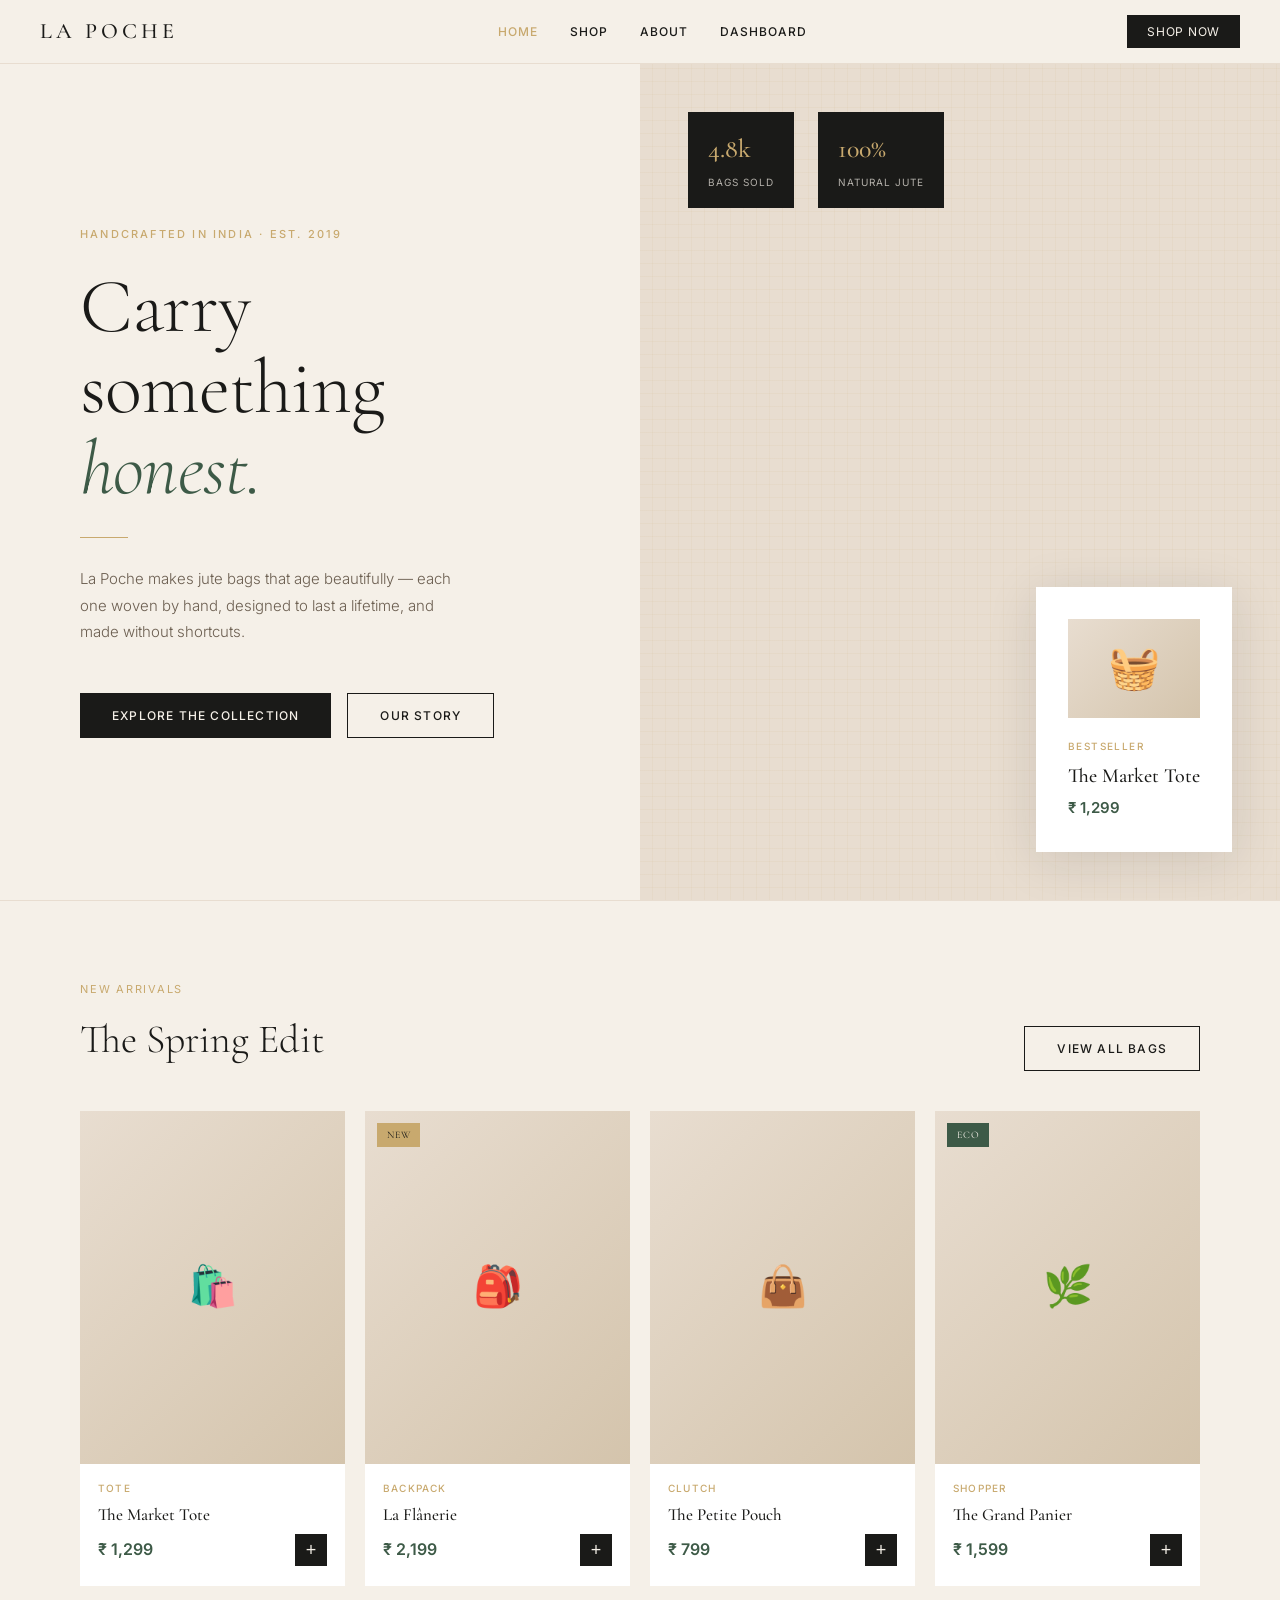
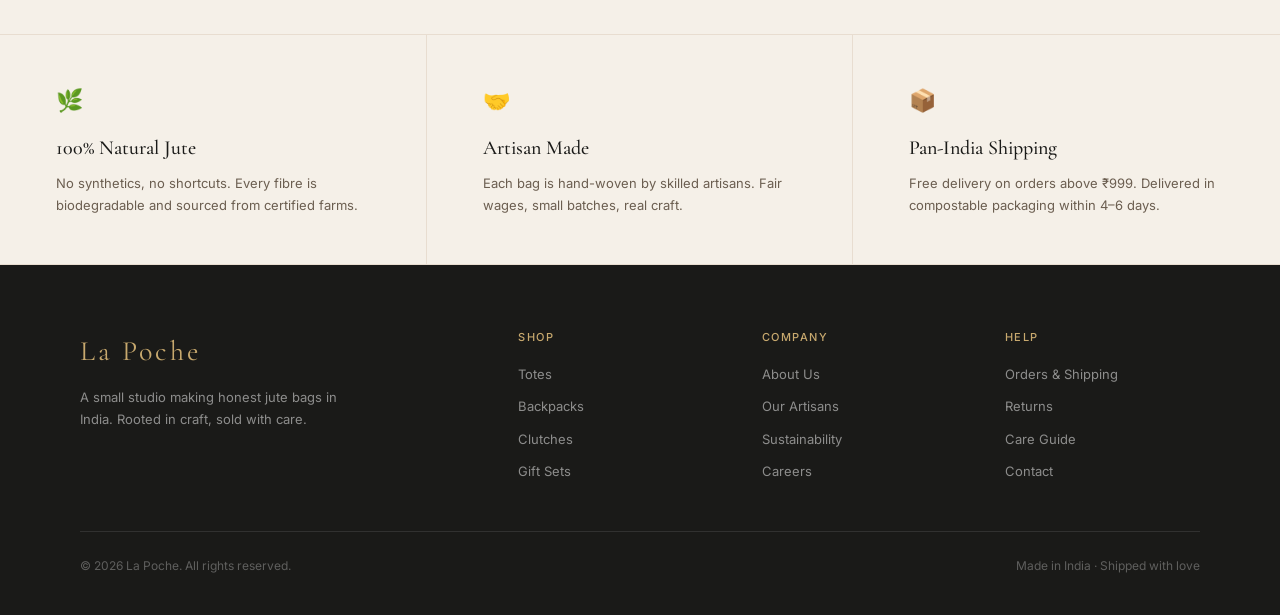
==== commit 0f71c636: "la poche added" ====
--- a/index.html
+++ b/index.html
@@ -5,7 +5,7 @@
 <meta name="viewport" content="width=device-width, initial-scale=1.0">
 <title>La Poche — Artisan Jute Bags</title>
 <link href="https://fonts.googleapis.com/css2?family=Cormorant+Garamond:ital,wght@0,300;0,400;0,500;0,600;1,300;1,400&family=Inter:wght@300;400;500;600&display=swap" rel="stylesheet">
-<link rel="stylesheet" href="lapoche.css">
+<link rel="stylesheet" href="styles.css">
 </head>
 <body>
 
--- a/styles.css
+++ b/styles.css
@@ -0,0 +1,254 @@
+*, *::before, *::after { box-sizing: border-box; margin: 0; padding: 0; }
+
+  :root {
+    --charcoal: #1A1A18;
+    --linen: #F5F0E8;
+    --gold: #C8A96E;
+    --moss: #3D5A47;
+    --burlap: #E8DDD0;
+    --mid: #9A8A78;
+    --white: #FFFFFF;
+    --red: #B04040;
+    --font-display: 'Cormorant Garamond', Georgia, serif;
+    --font-body: 'Inter', system-ui, sans-serif;
+  }
+
+  html { scroll-behavior: smooth; }
+  body { background: var(--linen); color: var(--charcoal); font-family: var(--font-body); font-size: 14px; line-height: 1.6; }
+
+  /* ── NAVIGATION ── */
+  nav {
+    position: fixed; top: 0; left: 0; right: 0; z-index: 100;
+    background: var(--linen); border-bottom: 1px solid var(--burlap);
+    display: flex; align-items: center; justify-content: space-between;
+    padding: 0 40px; height: 64px;
+  }
+  .nav-logo {
+    font-family: var(--font-display); font-size: 22px; font-weight: 500;
+    letter-spacing: 0.18em; color: var(--charcoal); text-transform: uppercase;
+    text-decoration: none;
+  }
+  .nav-logo span { color: var(--gold); }
+  .nav-links { display: flex; gap: 32px; list-style: none; }
+  .nav-links a { font-size: 12px; letter-spacing: 0.08em; text-transform: uppercase; color: var(--charcoal); text-decoration: none; font-weight: 500; transition: color 0.2s; }
+  .nav-links a:hover { color: var(--gold); }
+  .nav-actions { display: flex; gap: 12px; align-items: center; }
+  .btn-nav { background: var(--charcoal); color: var(--linen); border: none; padding: 9px 20px; font-family: var(--font-body); font-size: 12px; letter-spacing: 0.06em; text-transform: uppercase; cursor: pointer; transition: background 0.2s; }
+  .btn-nav:hover { background: var(--gold); color: var(--charcoal); }
+
+  /* ── PAGE SECTIONS ── */
+  section { display: none; }
+  section.active { display: block; }
+
+  /* ── HERO ── */
+  .hero {
+    min-height: 100vh; padding-top: 64px;
+    display: grid; grid-template-columns: 1fr 1fr; align-items: stretch;
+  }
+  .hero-text {
+    display: flex; flex-direction: column; justify-content: center;
+    padding: 80px 60px 80px 80px;
+  }
+  .hero-eyebrow { font-size: 11px; letter-spacing: 0.2em; text-transform: uppercase; color: var(--gold); margin-bottom: 24px; font-weight: 500; }
+  .hero-headline {
+    font-family: var(--font-display); font-size: clamp(52px, 6vw, 84px);
+    font-weight: 300; line-height: 1.05; letter-spacing: -0.01em;
+    margin-bottom: 28px; color: var(--charcoal);
+  }
+  .hero-headline em { font-style: italic; color: var(--moss); }
+  .hero-rule { width: 48px; height: 1px; background: var(--gold); margin-bottom: 28px; }
+  .hero-sub { font-size: 15px; color: #6B5E50; line-height: 1.75; max-width: 380px; margin-bottom: 48px; font-weight: 300; }
+  .hero-ctas { display: flex; gap: 16px; flex-wrap: wrap; }
+  .btn-primary { background: var(--charcoal); color: var(--linen); border: none; padding: 14px 32px; font-family: var(--font-body); font-size: 12px; letter-spacing: 0.1em; text-transform: uppercase; cursor: pointer; transition: all 0.25s; font-weight: 500; }
+  .btn-primary:hover { background: var(--gold); color: var(--charcoal); }
+  .btn-outline { background: transparent; color: var(--charcoal); border: 1px solid var(--charcoal); padding: 14px 32px; font-family: var(--font-body); font-size: 12px; letter-spacing: 0.1em; text-transform: uppercase; cursor: pointer; transition: all 0.25s; font-weight: 500; }
+  .btn-outline:hover { background: var(--charcoal); color: var(--linen); }
+  .hero-visual {
+    background: var(--burlap);
+    display: flex; flex-direction: column; justify-content: flex-end;
+    padding: 48px; position: relative; overflow: hidden;
+  }
+  .hero-texture {
+    position: absolute; inset: 0;
+    background-image: repeating-linear-gradient(0deg, transparent, transparent 12px, rgba(200,169,110,0.08) 12px, rgba(200,169,110,0.08) 13px),
+      repeating-linear-gradient(90deg, transparent, transparent 12px, rgba(200,169,110,0.08) 12px, rgba(200,169,110,0.08) 13px);
+  }
+  .hero-product-card {
+    position: relative; z-index: 2;
+    background: var(--white); padding: 32px; max-width: 300px; margin-left: auto;
+    box-shadow: 0 8px 48px rgba(26,26,24,0.12);
+  }
+  .hero-product-img {
+    width: 100%; aspect-ratio: 4/3;
+    background: linear-gradient(135deg, var(--burlap) 0%, #D4C4AC 100%);
+    display: flex; align-items: center; justify-content: center;
+    margin-bottom: 20px; font-family: var(--font-display); font-size: 42px; color: var(--gold);
+  }
+  .product-tag { font-size: 10px; letter-spacing: 0.14em; text-transform: uppercase; color: var(--gold); font-weight: 500; margin-bottom: 6px; }
+  .product-name { font-family: var(--font-display); font-size: 20px; font-weight: 500; color: var(--charcoal); margin-bottom: 4px; }
+  .product-price { font-size: 15px; color: var(--moss); font-weight: 600; }
+  .hero-stats {
+    position: absolute; top: 48px; left: 48px; z-index: 2;
+    display: flex; gap: 24px;
+  }
+  .stat { background: var(--charcoal); color: var(--linen); padding: 16px 20px; min-width: 80px; }
+  .stat-num { font-family: var(--font-display); font-size: 26px; font-weight: 500; color: var(--gold); display: block; }
+  .stat-label { font-size: 10px; letter-spacing: 0.1em; text-transform: uppercase; opacity: 0.7; }
+
+  /* ── SHOP ── */
+  .shop-wrap { padding-top: 64px; min-height: 100vh; }
+  .shop-header { padding: 48px 80px 32px; border-bottom: 1px solid var(--burlap); display: flex; align-items: flex-end; justify-content: space-between; }
+  .shop-title { font-family: var(--font-display); font-size: 48px; font-weight: 300; }
+  .shop-subtitle { font-size: 13px; color: var(--mid); margin-top: 6px; }
+  .shop-controls { display: flex; gap: 12px; align-items: center; }
+  .filter-btn { background: transparent; border: 1px solid var(--burlap); padding: 8px 16px; font-family: var(--font-body); font-size: 12px; letter-spacing: 0.06em; cursor: pointer; color: var(--charcoal); transition: all 0.2s; }
+  .filter-btn:hover, .filter-btn.active { background: var(--charcoal); color: var(--linen); border-color: var(--charcoal); }
+  .shop-body { display: grid; grid-template-columns: 220px 1fr; min-height: calc(100vh - 180px); }
+  .shop-sidebar { padding: 32px 28px; border-right: 1px solid var(--burlap); }
+  .sidebar-group { margin-bottom: 32px; }
+  .sidebar-title { font-size: 11px; letter-spacing: 0.14em; text-transform: uppercase; color: var(--gold); font-weight: 600; margin-bottom: 14px; }
+  .sidebar-items { list-style: none; display: flex; flex-direction: column; gap: 10px; }
+  .sidebar-items li { font-size: 13px; color: #6B5E50; cursor: pointer; transition: color 0.2s; display: flex; justify-content: space-between; }
+  .sidebar-items li:hover, .sidebar-items li.active { color: var(--charcoal); font-weight: 500; }
+  .sidebar-count { font-size: 11px; color: var(--mid); }
+  .price-range { display: flex; flex-direction: column; gap: 8px; }
+  .price-range input[type=range] { width: 100%; accent-color: var(--gold); }
+  .price-labels { display: flex; justify-content: space-between; font-size: 12px; color: var(--mid); }
+  .shop-grid-wrap { padding: 32px 48px; }
+  .shop-grid { display: grid; grid-template-columns: repeat(3, 1fr); gap: 24px; }
+  .product-card {
+    background: var(--white); cursor: pointer;
+    transition: transform 0.25s, box-shadow 0.25s;
+  }
+  .product-card:hover { transform: translateY(-4px); box-shadow: 0 12px 40px rgba(26,26,24,0.1); }
+  .product-img {
+    aspect-ratio: 3/4;
+    background: linear-gradient(135deg, var(--burlap) 0%, #D4C4AC 100%);
+    display: flex; align-items: center; justify-content: center;
+    font-family: var(--font-display); font-size: 48px; color: var(--gold);
+    position: relative; overflow: hidden;
+  }
+  .product-badge { position: absolute; top: 12px; left: 12px; background: var(--moss); color: var(--linen); font-size: 10px; letter-spacing: 0.08em; padding: 4px 10px; text-transform: uppercase; }
+  .product-badge.new { background: var(--gold); color: var(--charcoal); }
+  .product-info { padding: 16px 18px 20px; }
+  .product-meta { font-size: 10px; letter-spacing: 0.12em; text-transform: uppercase; color: var(--gold); margin-bottom: 5px; font-weight: 500; }
+  .product-title { font-family: var(--font-display); font-size: 17px; font-weight: 500; margin-bottom: 6px; }
+  .product-desc { font-size: 12px; color: var(--mid); line-height: 1.5; margin-bottom: 12px; }
+  .product-footer { display: flex; align-items: center; justify-content: space-between; }
+  .product-price-tag { font-size: 16px; font-weight: 600; color: var(--moss); }
+  .add-btn { background: var(--charcoal); color: var(--linen); border: none; width: 32px; height: 32px; cursor: pointer; font-size: 18px; display: flex; align-items: center; justify-content: center; transition: background 0.2s; }
+  .add-btn:hover { background: var(--gold); color: var(--charcoal); }
+
+  /* ── DASHBOARD ── */
+  .dash-wrap { padding-top: 64px; min-height: 100vh; display: grid; grid-template-columns: 220px 1fr; }
+  .dash-sidebar { background: var(--charcoal); color: var(--linen); padding: 32px 0; }
+  .dash-brand { padding: 0 24px 32px; border-bottom: 1px solid rgba(255,255,255,0.08); }
+  .dash-brand-name { font-family: var(--font-display); font-size: 18px; letter-spacing: 0.1em; color: var(--gold); }
+  .dash-brand-sub { font-size: 11px; color: rgba(255,255,255,0.4); margin-top: 2px; }
+  .dash-nav { padding: 24px 0; list-style: none; }
+  .dash-nav li { }
+  .dash-nav a { display: flex; align-items: center; gap: 12px; padding: 12px 24px; font-size: 13px; color: rgba(255,255,255,0.6); text-decoration: none; transition: all 0.2s; letter-spacing: 0.02em; cursor: pointer; }
+  .dash-nav a:hover, .dash-nav a.active { color: var(--linen); background: rgba(200,169,110,0.12); border-right: 2px solid var(--gold); }
+  .dash-nav .icon { font-size: 16px; width: 20px; text-align: center; }
+  .dash-section-label { padding: 20px 24px 8px; font-size: 10px; letter-spacing: 0.14em; text-transform: uppercase; color: rgba(255,255,255,0.25); }
+  .dash-main { background: #F8F5F0; padding: 40px 48px; overflow-y: auto; }
+  .dash-topbar { display: flex; align-items: center; justify-content: space-between; margin-bottom: 36px; }
+  .dash-page-title { font-family: var(--font-display); font-size: 36px; font-weight: 400; color: var(--charcoal); }
+  .dash-date { font-size: 12px; color: var(--mid); }
+  .kpi-grid { display: grid; grid-template-columns: repeat(4, 1fr); gap: 16px; margin-bottom: 32px; }
+  .kpi-card { background: var(--white); padding: 24px; border-bottom: 3px solid transparent; }
+  .kpi-card.gold { border-color: var(--gold); }
+  .kpi-card.moss { border-color: var(--moss); }
+  .kpi-card.charcoal { border-color: var(--charcoal); }
+  .kpi-card.red { border-color: var(--red); }
+  .kpi-label { font-size: 11px; letter-spacing: 0.1em; text-transform: uppercase; color: var(--mid); margin-bottom: 10px; }
+  .kpi-value { font-family: var(--font-display); font-size: 34px; font-weight: 500; color: var(--charcoal); margin-bottom: 4px; }
+  .kpi-change { font-size: 12px; }
+  .kpi-change.up { color: var(--moss); }
+  .kpi-change.down { color: var(--red); }
+  .dash-grid { display: grid; grid-template-columns: 2fr 1fr; gap: 20px; margin-bottom: 20px; }
+  .dash-card { background: var(--white); padding: 28px; }
+  .dash-card-header { display: flex; align-items: center; justify-content: space-between; margin-bottom: 24px; }
+  .dash-card-title { font-family: var(--font-display); font-size: 20px; font-weight: 500; }
+  .dash-card-action { font-size: 12px; color: var(--gold); cursor: pointer; letter-spacing: 0.04em; }
+  .chart-area { height: 160px; display: flex; align-items: flex-end; gap: 8px; }
+  .bar { flex: 1; background: var(--burlap); border-radius: 2px 2px 0 0; transition: background 0.2s; cursor: pointer; position: relative; }
+  .bar:hover { background: var(--gold); }
+  .bar.highlight { background: var(--gold); }
+  .bar-label { text-align: center; font-size: 10px; color: var(--mid); margin-top: 6px; }
+  .chart-months { display: flex; gap: 8px; margin-top: 8px; }
+  .chart-months span { flex: 1; text-align: center; font-size: 10px; color: var(--mid); }
+  .orders-list { display: flex; flex-direction: column; gap: 1px; }
+  .order-row { display: grid; grid-template-columns: 1fr 80px 80px 80px; gap: 8px; align-items: center; padding: 12px 0; border-bottom: 1px solid var(--burlap); font-size: 13px; }
+  .order-row.header { font-size: 10px; letter-spacing: 0.1em; text-transform: uppercase; color: var(--mid); border-bottom: 2px solid var(--burlap); padding-bottom: 8px; }
+  .order-id { font-family: var(--font-display); font-size: 14px; color: var(--charcoal); }
+  .order-customer { font-size: 12px; color: var(--mid); }
+  .status-badge { display: inline-block; padding: 3px 8px; font-size: 10px; letter-spacing: 0.06em; text-transform: uppercase; font-weight: 500; }
+  .status-badge.paid { background: #EBF5EF; color: var(--moss); }
+  .status-badge.pending { background: #FEF3E7; color: #B07830; }
+  .status-badge.shipped { background: #EDF2FE; color: #3A5CC2; }
+  .status-badge.cancelled { background: #FAEAEA; color: var(--red); }
+  .top-products { display: flex; flex-direction: column; gap: 14px; }
+  .top-product-row { display: flex; align-items: center; gap: 12px; }
+  .top-product-rank { font-family: var(--font-display); font-size: 20px; color: var(--burlap); font-weight: 500; width: 24px; flex-shrink: 0; }
+  .top-product-icon { width: 40px; height: 40px; background: var(--burlap); display: flex; align-items: center; justify-content: center; font-size: 18px; flex-shrink: 0; }
+  .top-product-info { flex: 1; }
+  .top-product-name { font-size: 13px; font-weight: 500; color: var(--charcoal); }
+  .top-product-sold { font-size: 11px; color: var(--mid); }
+  .top-product-rev { font-size: 13px; font-weight: 600; color: var(--moss); }
+  .inventory-table { width: 100%; border-collapse: collapse; }
+  .inventory-table th { font-size: 10px; letter-spacing: 0.1em; text-transform: uppercase; color: var(--mid); padding: 0 0 10px; text-align: left; border-bottom: 2px solid var(--burlap); }
+  .inventory-table td { padding: 12px 0; border-bottom: 1px solid var(--burlap); font-size: 13px; vertical-align: middle; }
+  .stock-bar-wrap { width: 80px; height: 6px; background: var(--burlap); border-radius: 3px; }
+  .stock-bar { height: 100%; border-radius: 3px; }
+  .stock-bar.good { background: var(--moss); }
+  .stock-bar.low { background: var(--gold); }
+  .stock-bar.critical { background: var(--red); }
+  .fin-grid { display: grid; grid-template-columns: repeat(3, 1fr); gap: 16px; margin-bottom: 24px; }
+  .fin-card { background: var(--white); padding: 24px; }
+  .fin-card-title { font-size: 11px; letter-spacing: 0.1em; text-transform: uppercase; color: var(--mid); margin-bottom: 12px; }
+  .fin-value { font-family: var(--font-display); font-size: 28px; font-weight: 500; color: var(--charcoal); }
+  .fin-sub { font-size: 12px; color: var(--mid); margin-top: 4px; }
+  .fin-detail { background: var(--white); padding: 28px; margin-bottom: 20px; }
+  .expense-rows { display: flex; flex-direction: column; gap: 14px; }
+  .expense-row { display: flex; align-items: center; justify-content: space-between; }
+  .expense-label { font-size: 13px; color: var(--charcoal); }
+  .expense-bar-wrap { flex: 1; margin: 0 16px; height: 6px; background: var(--burlap); }
+  .expense-bar { height: 100%; background: var(--gold); }
+  .expense-value { font-size: 13px; font-weight: 600; color: var(--charcoal); width: 70px; text-align: right; }
+
+  /* ── ABOUT ── */
+  .about-wrap { padding-top: 64px; }
+  .about-hero { display: grid; grid-template-columns: 1fr 1fr; min-height: 60vh; }
+  .about-text { padding: 80px; display: flex; flex-direction: column; justify-content: center; }
+  .about-visual { background: var(--burlap); position: relative; overflow: hidden; display: flex; align-items: center; justify-content: center; }
+  .about-visual-inner { font-family: var(--font-display); font-size: 120px; color: rgba(200,169,110,0.2); font-weight: 300; }
+  .about-title { font-family: var(--font-display); font-size: 52px; font-weight: 300; line-height: 1.1; margin-bottom: 24px; }
+  .about-body { font-size: 15px; color: #6B5E50; line-height: 1.8; max-width: 440px; margin-bottom: 32px; font-weight: 300; }
+  .values-grid { display: grid; grid-template-columns: repeat(3, 1fr); gap: 0; border-top: 1px solid var(--burlap); }
+  .value-card { padding: 48px 40px; border-right: 1px solid var(--burlap); }
+  .value-card:last-child { border-right: none; }
+  .value-icon { font-size: 28px; margin-bottom: 16px; }
+  .value-title { font-family: var(--font-display); font-size: 22px; font-weight: 500; margin-bottom: 10px; }
+  .value-desc { font-size: 13px; color: #6B5E50; line-height: 1.7; }
+
+  /* ── FOOTER ── */
+  footer { background: var(--charcoal); color: var(--linen); padding: 64px 80px 40px; margin-top: auto; }
+  .footer-grid { display: grid; grid-template-columns: 2fr 1fr 1fr 1fr; gap: 48px; margin-bottom: 48px; }
+  .footer-brand-name { font-family: var(--font-display); font-size: 28px; letter-spacing: 0.1em; color: var(--gold); margin-bottom: 12px; }
+  .footer-brand-desc { font-size: 13px; color: rgba(255,255,255,0.5); line-height: 1.7; max-width: 280px; }
+  .footer-col-title { font-size: 11px; letter-spacing: 0.14em; text-transform: uppercase; color: var(--gold); margin-bottom: 16px; font-weight: 500; }
+  .footer-links { list-style: none; display: flex; flex-direction: column; gap: 10px; }
+  .footer-links a { font-size: 13px; color: rgba(255,255,255,0.5); text-decoration: none; transition: color 0.2s; }
+  .footer-links a:hover { color: var(--linen); }
+  .footer-bottom { border-top: 1px solid rgba(255,255,255,0.1); padding-top: 24px; display: flex; justify-content: space-between; align-items: center; }
+  .footer-copy { font-size: 12px; color: rgba(255,255,255,0.3); }
+
+  /* Active nav state */
+  .nav-links a.active { color: var(--gold); }
+
+  /* Utility */
+  .tag { display: inline-block; background: var(--burlap); padding: 4px 10px; font-size: 11px; letter-spacing: 0.08em; color: var(--mid); margin-right: 8px; margin-bottom: 8px; }
+  .spacer { height: 32px; }
+  .dash-view { display: none; }
+  .dash-view.active { display: block; }
